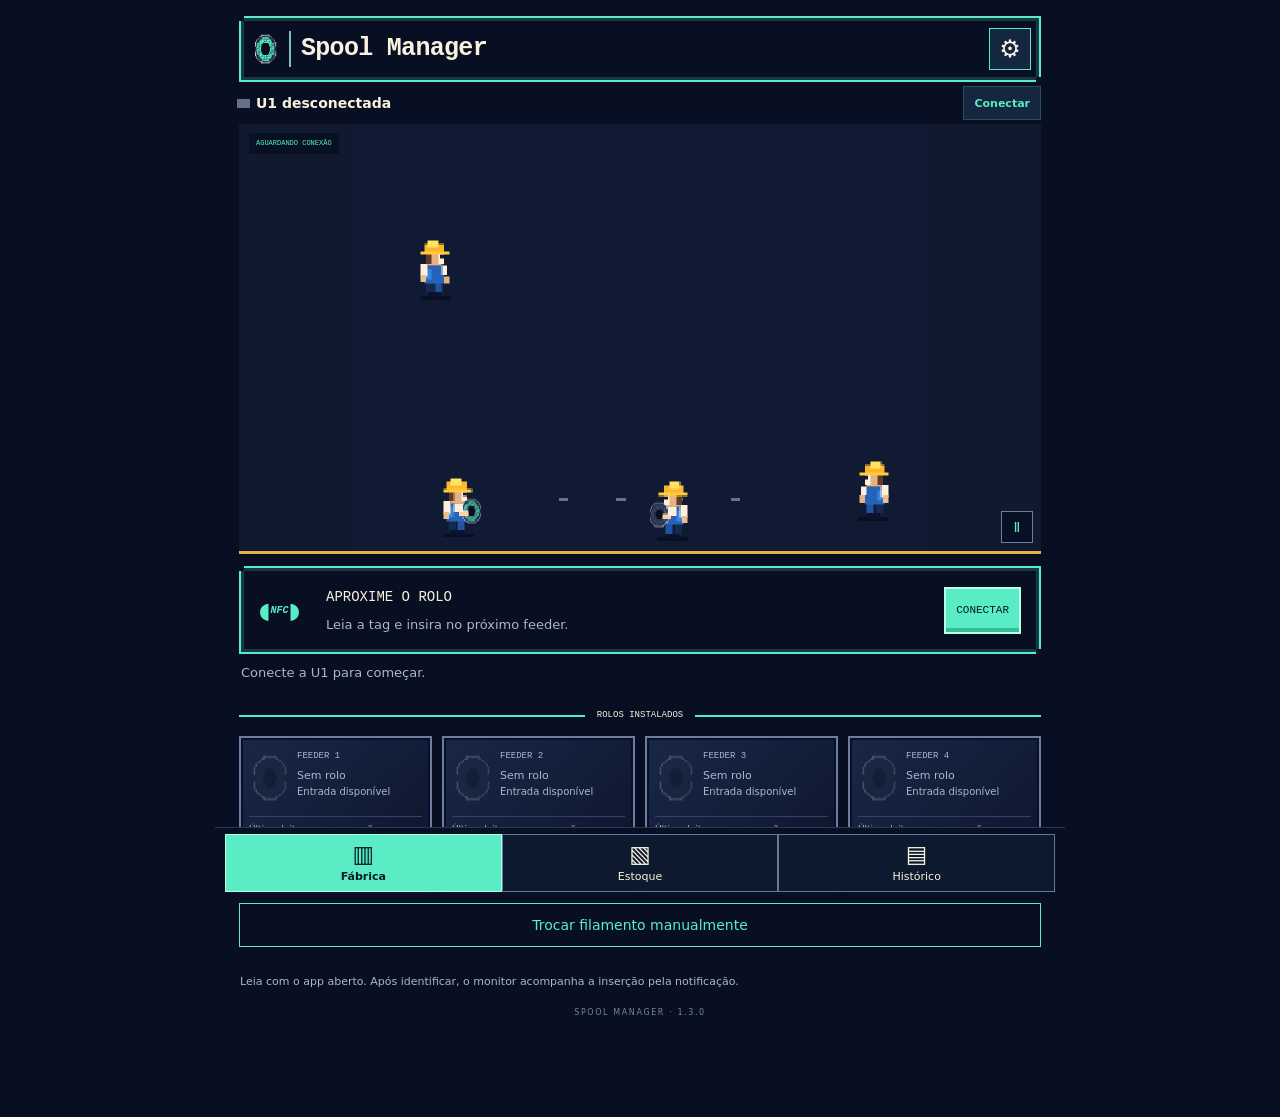
==== assets/index.html @ 45973d5e "Publish Spool Manager public beta, configurable connections and documentation [skip ci]" ====
<!doctype html>
<html lang="pt-BR"><head><meta charset="utf-8"><meta name="viewport" content="width=device-width,initial-scale=1,viewport-fit=cover"><meta http-equiv="Content-Security-Policy" content="default-src 'self'; script-src 'self'; style-src 'self' 'unsafe-inline'; img-src 'self' data:; font-src 'self'; connect-src 'none'; object-src 'none'; frame-src 'none'; base-uri 'none'"><title>Spool Manager</title><link rel="stylesheet" href="style.css"></head>
<body>
<div class="shell">
<header class="frame"><canvas id="brand-spool" width="48" height="52" aria-hidden="true"></canvas><h1>Spool Manager</h1><button class="gear" data-action="settings" aria-label="Configurar conexão">⚙</button></header>
<div class="connection"><span id="lamp"></span><span id="connection">U1 desconectada</span><button id="connect" data-action="connect">Conectar</button></div>
<main>
<section id="factory" class="page">
<div class="scene"><canvas id="factory-scene" width="480" height="360" role="img" aria-label="Fábrica animada com a Snapmaker U1, quatro rolos e trabalhadores"></canvas><div id="scene-status">AGUARDANDO CONEXÃO</div><button id="motion" aria-label="Pausar animações">Ⅱ</button></div>
<section class="reader frame"><span class="nfc-mark" aria-hidden="true">◖<span>NFC</span>◗</span><div><h2 id="reader-title">APROXIME O ROLO</h2><p id="reader-hint">Leia a tag e insira no próximo feeder.</p></div><button class="primary" data-action="scan" id="read">LER NFC</button></section>
<div class="feedback" role="status" aria-live="polite"><span id="message">Conecte a U1 para começar.</span><span id="countdown"></span><button data-action="cancel" id="cancel" hidden>Cancelar</button></div>
<div id="pending" class="pending" hidden></div>
<div class="section-title"><span></span><h2>ROLOS INSTALADOS</h2><span></span></div>
<div id="feeders" class="grid"></div>
<button id="manual-open" class="outline">Trocar filamento manualmente</button>
<p class="helper">Leia com o app aberto. Após identificar, o monitor acompanha a inserção pela notificação.</p>
</section>
<section id="stock" class="page" hidden><div class="section-title"><span></span><h2>ESTOQUE DE ROLOS</h2><span></span></div><p id="stock-note" class="helper"></p><label class="search-label" for="search">Buscar rolo, material ou marca</label><input id="search" type="search" placeholder="Ex.: PETG branco" autocomplete="off"><div class="filters"><button id="archived">Mostrar arquivados</button><span id="stock-count"></span></div><div id="stock-list" class="stock-list"></div></section>
<section id="history" class="page" hidden><div class="section-title"><span></span><h2>HISTÓRICO</h2><span></span></div><p class="helper">Leituras, associações e eventos desta instalação.</p><button class="outline" data-action="share">Compartilhar diagnóstico</button><ol id="events"></ol></section>
</main>
<footer><button data-tab="factory" class="selected"><span aria-hidden="true">▥</span>Fábrica</button><button data-tab="stock"><span aria-hidden="true">▧</span>Estoque</button><button data-tab="history"><span aria-hidden="true">▤</span>Histórico</button></footer>
<div class="version">SPOOL MANAGER · 1.3.0</div>
</div>
<dialog id="manual-dialog"><form method="dialog"><div class="manual-header"><h2>TROCA MANUAL</h2><button aria-label="Fechar troca manual">✕</button></div></form><p class="helper">Escolha o feeder e o rolo conectado a ele. Para trocar fisicamente: retire o antigo, insira o novo, associe o rolo e carregue.</p><label for="manual-channel">Feeder</label><select id="manual-channel"><option value="0">Feeder 1</option><option value="1">Feeder 2</option><option value="2">Feeder 3</option><option value="3">Feeder 4</option></select><label for="manual-search">Buscar no estoque</label><input id="manual-search" type="search" placeholder="Marca, material, cor ou número"><label for="manual-spool">Rolo do Spoolman</label><select id="manual-spool"></select><p id="manual-note" class="helper" role="status"></p><button id="manual-assign" class="outline">Associar rolo ao feeder</button><div class="manual-motors"><button id="manual-load">Carregar filamento</button><button id="manual-unload">Retirar filamento</button></div><p class="helper">Carregar e retirar usam os comandos nativos da U1 e podem aquecer e movimentar a impressora.</p></dialog>
<script src="app.js"></script></body></html>
---- assets/style.css ----
@font-face{font-family:Pixel;src:url(pixel.ttf)}
:root{color-scheme:dark;--bg:#080f23;--card:#111d37;--mint:#59ecc5;--cream:#f9f2de;--muted:#aab6ce;--line:#6b7da6}
*{box-sizing:border-box}body{margin:0;background:var(--bg);color:var(--cream);font-family:system-ui,sans-serif;font-size:14px}button,input{font:inherit}button{cursor:pointer;touch-action:manipulation;color:var(--cream);background:#152640;border:1px solid var(--line);min-height:44px;padding:8px 12px;border-radius:0}button:focus-visible,input:focus-visible{outline:3px solid var(--mint);outline-offset:2px}button:active{transform:translateY(1px)}button:disabled{opacity:.5}button[hidden],[hidden]{display:none!important}
.shell{max-width:850px;margin:auto;padding:10px 10px 100px}.frame{border:2px solid var(--mint);box-shadow:inset 0 0 0 3px #183b43;position:relative}.frame:before,.frame:after{content:'';position:absolute;width:5px;height:5px;background:var(--bg);pointer-events:none}.frame:before{top:-2px;left:-2px}.frame:after{bottom:-2px;right:-2px}header{display:flex;align-items:center;padding:10px 8px;gap:10px;min-height:66px}#brand-spool{width:33px;height:36px;image-rendering:pixelated;padding-right:7px;border-right:2px solid #7bbfbc;box-sizing:content-box}h1{font-family:Pixel,monospace;font-size:clamp(14px,3.8vw,25px);line-height:1.5;letter-spacing:-.7px;white-space:nowrap;margin:0;flex:1}.gear{font-size:24px;padding:0;width:42px;min-height:42px;border-color:var(--mint)}.connection{display:flex;align-items:center;gap:8px;min-height:42px;font-size:12px;font-weight:600}#lamp{width:9px;height:9px;background:#677088;box-shadow:2px 0 #677088,-2px 0 #677088}#lamp.online{background:var(--mint);box-shadow:2px 0 var(--mint),-2px 0 var(--mint)}#connect{margin-left:auto;min-height:34px;font-size:11px;padding:5px 10px;color:var(--mint);border-color:#294d54}
.scene{position:relative;overflow:hidden;border-bottom:3px solid #e5b142;background:#10192f}#factory-scene{display:block;width:100%;aspect-ratio:4/3;image-rendering:pixelated}#scene-status{position:absolute;top:9px;left:10px;background:#080f23d9;padding:5px 7px;font:7px/1.5 Pixel,monospace;color:var(--mint);max-width:80%}#motion{position:absolute;bottom:8px;right:8px;min-height:32px;width:32px;padding:0;background:#080f23dd;color:var(--mint)}.reader{display:grid;grid-template-columns:42px 1fr auto;align-items:center;gap:9px;padding:12px 10px;margin-top:12px}.nfc-mark{display:flex;color:var(--mint);font-size:22px;align-items:center}.nfc-mark span{font:bold italic 10px monospace}h2{font:10px/1.7 Pixel,monospace;margin:0}.reader p{font-size:11px;line-height:1.5;margin:5px 0 0;color:var(--muted)}.primary{background:var(--mint);color:#081725;border:2px solid #b7ffe5;box-shadow:inset 0 -4px #37bd9d;font:11px/1.5 Pixel,monospace;padding:12px 10px;min-height:47px;white-space:nowrap}.feedback{display:flex;gap:7px;align-items:center;flex-wrap:wrap;font-size:11px;line-height:1.6;padding:9px 2px;color:var(--muted)}#message{flex:1;min-width:180px}#countdown{color:var(--mint);font-variant-numeric:tabular-nums}#cancel{min-height:34px;font-size:11px;padding:4px 8px;border-color:#956d5d}.feedback.error{color:#ffc09b}.pending{border-left:3px solid var(--mint);padding:8px 10px;margin:3px 0 10px;background:#152b34;font-size:12px;line-height:1.6}.section-title{display:flex;align-items:center;gap:12px;margin:15px 0 13px}.section-title span{height:2px;background:var(--mint);flex:1}.section-title h2{font-size:9px;text-align:center;white-space:nowrap}
.grid{display:grid;grid-template-columns:repeat(2,minmax(0,1fr));gap:10px}.spool-card{border:2px solid var(--line);background:linear-gradient(135deg,#192746,#0c142b);padding:10px 8px;min-width:0;position:relative;box-shadow:inset 0 0 0 2px #0a1024;display:grid;grid-template-columns:42px minmax(0,1fr);gap:8px;align-content:start}.spool-card.active{border-color:var(--mint)}.spool-card h3{font:9px/1.5 Pixel,monospace;margin:0 0 4px}.spool-card .details{min-width:0}.spool-card .material,.spool-card .brand,.spool-card .colorname{font-size:11px;line-height:1.5;overflow-wrap:anywhere}.spool-card .brand{color:var(--muted);font-size:10px}.spool-card .id{font-size:9px;color:var(--muted)}.spool-icon{width:42px;height:56px;image-rendering:pixelated;align-self:center}.colorname{display:flex;gap:5px;align-items:center;margin-top:4px}.swatch{width:10px;height:10px;border:1px solid #e2e4ee;flex-shrink:0}.weight{display:flex;gap:6px;align-items:center;margin-top:8px;font-size:10px;white-space:nowrap}.bar{height:5px;flex:1;min-width:15px;background:#515a78}.bar b{display:block;height:100%;background:var(--mint);max-width:100%}.feeder-state{grid-column:1/-1;font-size:9px;line-height:1.5;color:#adbacd;padding-top:6px;border-top:1px solid #344161;margin-top:2px}.helper{color:var(--muted);font-size:11px;line-height:1.6;margin:12px 1px}.offline-label{font-size:10px;color:#eac28c}.empty{color:var(--muted)}.empty .spool-icon{opacity:.3}
footer{position:fixed;bottom:0;left:50%;transform:translateX(-50%);width:min(100%,850px);display:flex;padding:6px 10px max(8px,env(safe-area-inset-bottom));background:#080f23f5;z-index:5;border-top:1px solid #263857}footer button{flex:1;display:flex;flex-direction:column;align-items:center;gap:4px;min-height:58px;font-size:11px;border:1px solid #647998;background:#0c192e}footer button span{font-size:23px;line-height:1}footer button.selected{background:var(--mint);color:#061b26;border-color:#b1ffe4;font-weight:700}.version{text-align:center;letter-spacing:1.6px;color:#74849f;font-size:8px;margin-top:18px}.search-label{font-size:12px;color:var(--muted);display:block;margin-top:18px}input{width:100%;background:#111d33;color:var(--cream);border:1px solid var(--line);padding:13px;margin:7px 0}.filters{display:flex;align-items:center;justify-content:space-between;font-size:11px;color:var(--muted);gap:12px;margin:8px 0 18px}.filters button{min-height:36px;font-size:11px}.stock-list{display:grid;grid-template-columns:repeat(2,minmax(0,1fr));gap:10px}.stock-list .spool-card{grid-template-columns:38px minmax(0,1fr)}.stock-list .spool-card h3{font:700 12px/1.5 system-ui}.stock-list .location{grid-column:1/-1;font-size:10px;color:var(--muted);line-height:1.5}.outline{width:100%;border-color:var(--mint);color:var(--mint);background:transparent;margin:8px 0 14px}#events{padding:0;list-style:none}#events li{padding:13px 10px;border-left:2px solid var(--mint);background:#131e34;margin-bottom:10px;font-size:12px;line-height:1.7;overflow-wrap:anywhere}.notice{grid-column:1/-1;padding:20px 12px;border:1px dashed var(--line);color:var(--muted);font-size:13px;line-height:1.7}.status-good{color:var(--mint)}
@media(min-width:600px){.shell{padding:16px 24px 100px}h1{font-size:25px}.connection{font-size:14px}.scene{max-height:430px}#factory-scene{max-height:430px;object-fit:contain}.reader{padding:18px;grid-template-columns:58px 1fr auto}.reader h2{font-size:14px}.reader p{font-size:13px}.grid{grid-template-columns:repeat(4,minmax(0,1fr))}.spool-card{grid-template-columns:40px minmax(0,1fr);padding:12px 8px}.stock-list{grid-template-columns:repeat(3,minmax(0,1fr))}.feedback{font-size:13px}}
@media(max-width:350px){.shell{padding-left:7px;padding-right:7px}h1{font-size:12px}.reader{grid-template-columns:1fr auto}.nfc-mark{display:none}.primary{font-size:9px}.spool-card{grid-template-columns:30px minmax(0,1fr);padding:9px 6px;gap:5px}.spool-icon{width:30px;height:43px}.spool-card h3{font-size:8px}.grid,.stock-list{gap:7px}}

.identity-note{color:#f1ca81}.manage-feeder{grid-column:1/-1;min-height:36px;font-size:10px;border-color:#456779;color:#88e9d1;background:#13263a}
dialog{background:#101a30;color:var(--cream);border:2px solid var(--mint);width:min(94vw,540px);max-height:90vh;padding:18px;box-shadow:0 0 0 4px #0c2335;overflow-y:auto}
dialog::backdrop{background:#000b}dialog select{display:block;width:100%;min-height:46px;padding:10px 7px;background:#172840;color:var(--cream);border:1px solid var(--line);margin:6px 0 13px;font-size:13px}dialog label{font-size:12px;color:var(--muted)}.manual-header{display:flex;align-items:center;justify-content:space-between;gap:12px}.manual-header button{min-height:38px}.manual-motors{display:grid;grid-template-columns:1fr 1fr;gap:10px}.manual-motors button{font-size:12px;line-height:1.5;min-height:52px}#manual-unload{border-color:#aa7d62}#manual-load{border-color:var(--mint)}
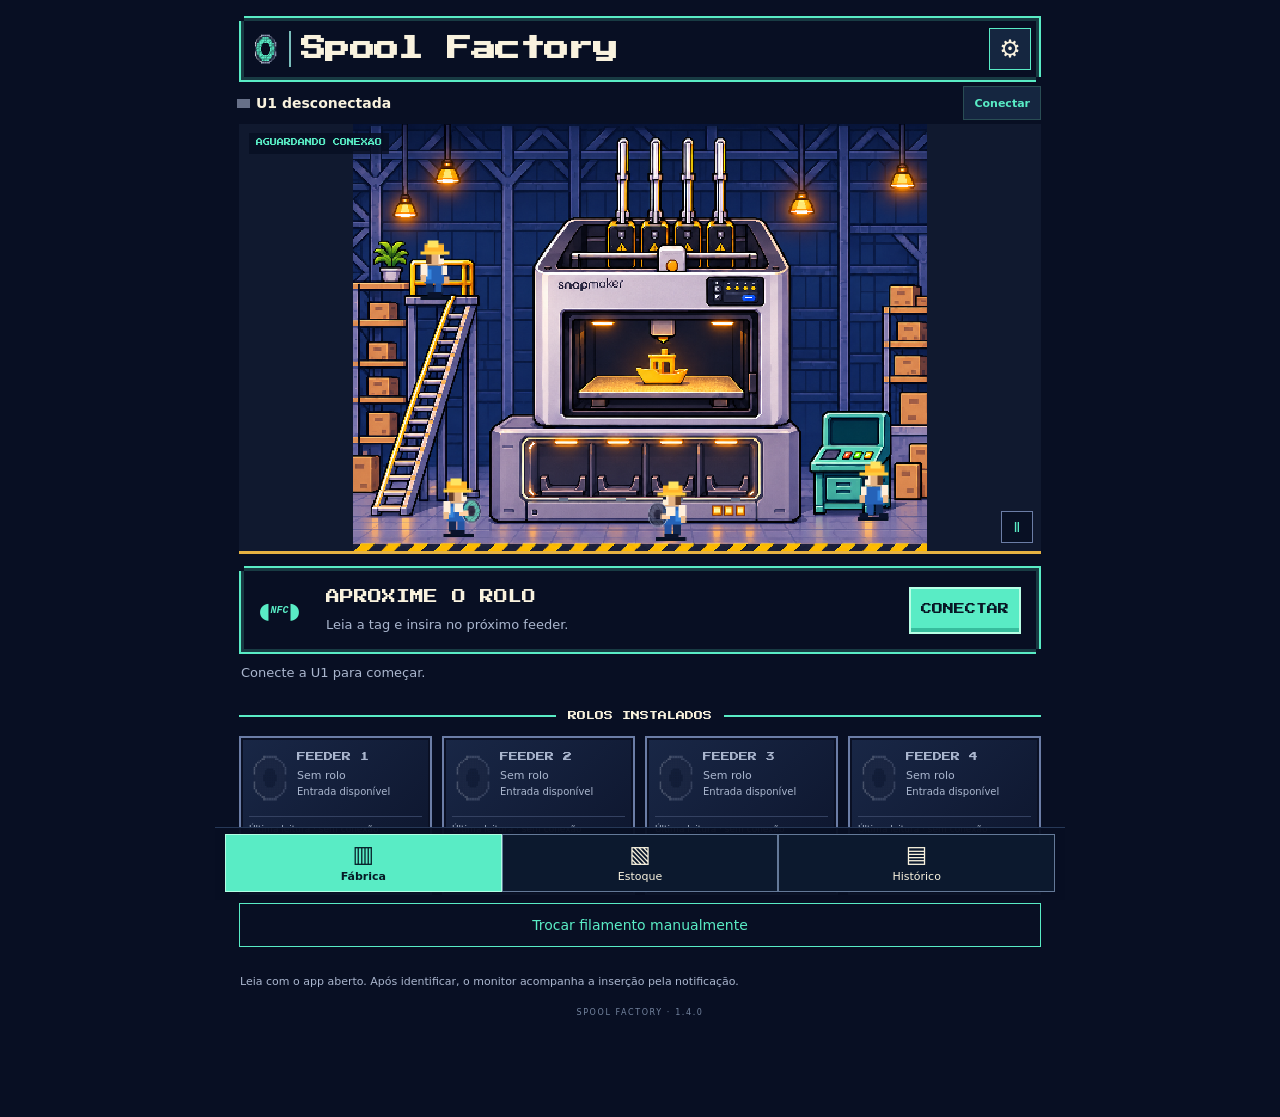
==== commit 7473bad0: "Rename Spool Factory; require External reader ownership; publish signed beta and project page [skip " ====
--- a/assets/index.html
+++ b/assets/index.html
@@ -1,9 +1,10 @@
 <!doctype html>
-<html lang="pt-BR"><head><meta charset="utf-8"><meta name="viewport" content="width=device-width,initial-scale=1,viewport-fit=cover"><meta http-equiv="Content-Security-Policy" content="default-src 'self'; script-src 'self'; style-src 'self' 'unsafe-inline'; img-src 'self' data:; font-src 'self'; connect-src 'none'; object-src 'none'; frame-src 'none'; base-uri 'none'"><title>Spool Manager</title><link rel="stylesheet" href="style.css"></head>
+<html lang="pt-BR"><head><meta charset="utf-8"><meta name="viewport" content="width=device-width,initial-scale=1,viewport-fit=cover"><meta http-equiv="Content-Security-Policy" content="default-src 'self'; script-src 'self'; style-src 'self' 'unsafe-inline'; img-src 'self' data:; font-src 'self'; connect-src 'none'; object-src 'none'; frame-src 'none'; base-uri 'none'"><title>Spool Factory</title><link rel="stylesheet" href="style.css"></head>
 <body>
 <div class="shell">
-<header class="frame"><canvas id="brand-spool" width="48" height="52" aria-hidden="true"></canvas><h1>Spool Manager</h1><button class="gear" data-action="settings" aria-label="Configurar conexão">⚙</button></header>
+<header class="frame"><canvas id="brand-spool" width="48" height="52" aria-hidden="true"></canvas><h1>Spool Factory</h1><button class="gear" data-action="settings" aria-label="Configurar conexão">⚙</button></header>
 <div class="connection"><span id="lamp"></span><span id="connection">U1 desconectada</span><button id="connect" data-action="connect">Conectar</button></div>
+<div id="mode-warning" class="mode-warning" hidden>Selecione <strong>Filament Detection → External</strong> no Firmware Config da U1. Leitores internos podem apagar associações do celular. <button data-action="firmware">Abrir Firmware Config</button></div>
 <main>
 <section id="factory" class="page">
 <div class="scene"><canvas id="factory-scene" width="480" height="360" role="img" aria-label="Fábrica animada com a Snapmaker U1, quatro rolos e trabalhadores"></canvas><div id="scene-status">AGUARDANDO CONEXÃO</div><button id="motion" aria-label="Pausar animações">Ⅱ</button></div>
@@ -19,7 +20,7 @@
 <section id="history" class="page" hidden><div class="section-title"><span></span><h2>HISTÓRICO</h2><span></span></div><p class="helper">Leituras, associações e eventos desta instalação.</p><button class="outline" data-action="share">Compartilhar diagnóstico</button><ol id="events"></ol></section>
 </main>
 <footer><button data-tab="factory" class="selected"><span aria-hidden="true">▥</span>Fábrica</button><button data-tab="stock"><span aria-hidden="true">▧</span>Estoque</button><button data-tab="history"><span aria-hidden="true">▤</span>Histórico</button></footer>
-<div class="version">SPOOL MANAGER · 1.3.0</div>
+<div class="version">SPOOL FACTORY · 1.4.0</div>
 </div>
 <dialog id="manual-dialog"><form method="dialog"><div class="manual-header"><h2>TROCA MANUAL</h2><button aria-label="Fechar troca manual">✕</button></div></form><p class="helper">Escolha o feeder e o rolo conectado a ele. Para trocar fisicamente: retire o antigo, insira o novo, associe o rolo e carregue.</p><label for="manual-channel">Feeder</label><select id="manual-channel"><option value="0">Feeder 1</option><option value="1">Feeder 2</option><option value="2">Feeder 3</option><option value="3">Feeder 4</option></select><label for="manual-search">Buscar no estoque</label><input id="manual-search" type="search" placeholder="Marca, material, cor ou número"><label for="manual-spool">Rolo do Spoolman</label><select id="manual-spool"></select><p id="manual-note" class="helper" role="status"></p><button id="manual-assign" class="outline">Associar rolo ao feeder</button><div class="manual-motors"><button id="manual-load">Carregar filamento</button><button id="manual-unload">Retirar filamento</button></div><p class="helper">Carregar e retirar usam os comandos nativos da U1 e podem aquecer e movimentar a impressora.</p></dialog>
 <script src="app.js"></script></body></html>
--- a/assets/style.css
+++ b/assets/style.css
@@ -11,3 +11,5 @@
 .identity-note{color:#f1ca81}.manage-feeder{grid-column:1/-1;min-height:36px;font-size:10px;border-color:#456779;color:#88e9d1;background:#13263a}
 dialog{background:#101a30;color:var(--cream);border:2px solid var(--mint);width:min(94vw,540px);max-height:90vh;padding:18px;box-shadow:0 0 0 4px #0c2335;overflow-y:auto}
 dialog::backdrop{background:#000b}dialog select{display:block;width:100%;min-height:46px;padding:10px 7px;background:#172840;color:var(--cream);border:1px solid var(--line);margin:6px 0 13px;font-size:13px}dialog label{font-size:12px;color:var(--muted)}.manual-header{display:flex;align-items:center;justify-content:space-between;gap:12px}.manual-header button{min-height:38px}.manual-motors{display:grid;grid-template-columns:1fr 1fr;gap:10px}.manual-motors button{font-size:12px;line-height:1.5;min-height:52px}#manual-unload{border-color:#aa7d62}#manual-load{border-color:var(--mint)}
+
+.mode-warning{font-size:12px;line-height:1.7;padding:12px;border:1px solid #b28655;background:#2e251d;color:#f1d2a6;margin:6px 0 14px}.mode-warning button{display:block;margin-top:9px;min-height:38px;font-size:11px;width:100%}
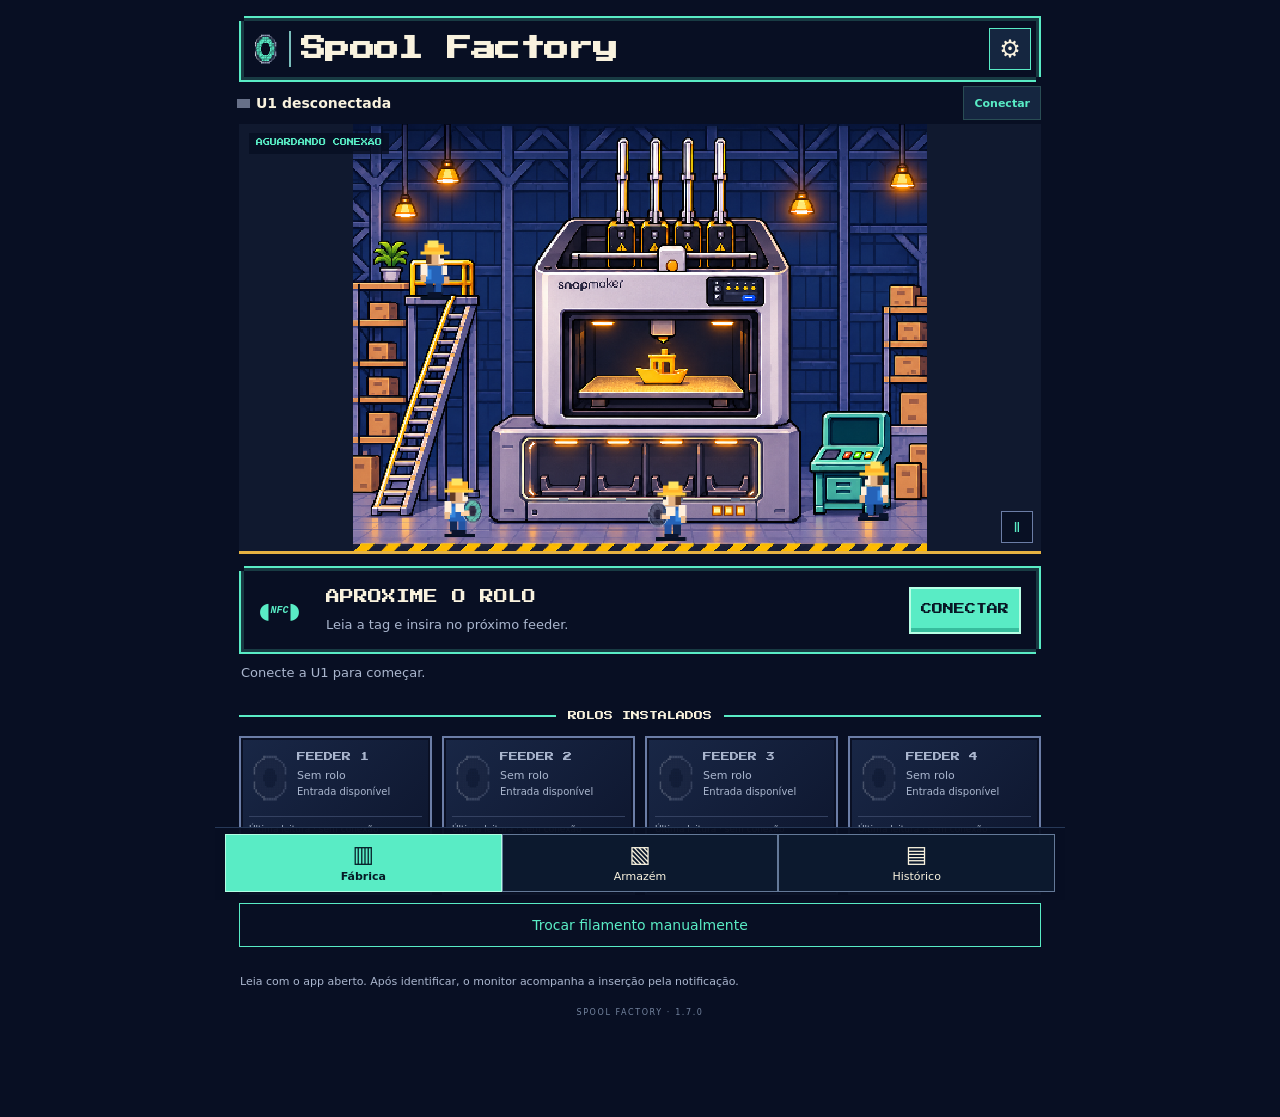
==== commit 434df106: "Release Spool Factory 1.7: NFC registration, warehouse, control room and confirmed spool deletion" ====
--- a/assets/index.html
+++ b/assets/index.html
@@ -1,26 +1,57 @@
-<!doctype html>
-<html lang="pt-BR"><head><meta charset="utf-8"><meta name="viewport" content="width=device-width,initial-scale=1,viewport-fit=cover"><meta http-equiv="Content-Security-Policy" content="default-src 'self'; script-src 'self'; style-src 'self' 'unsafe-inline'; img-src 'self' data:; font-src 'self'; connect-src 'none'; object-src 'none'; frame-src 'none'; base-uri 'none'"><title>Spool Factory</title><link rel="stylesheet" href="style.css"></head>
-<body>
-<div class="shell">
-<header class="frame"><canvas id="brand-spool" width="48" height="52" aria-hidden="true"></canvas><h1>Spool Factory</h1><button class="gear" data-action="settings" aria-label="Configurar conexão">⚙</button></header>
-<div class="connection"><span id="lamp"></span><span id="connection">U1 desconectada</span><button id="connect" data-action="connect">Conectar</button></div>
-<div id="mode-warning" class="mode-warning" hidden>Selecione <strong>Filament Detection → External</strong> no Firmware Config da U1. Leitores internos podem apagar associações do celular. <button data-action="firmware">Abrir Firmware Config</button></div>
-<main>
-<section id="factory" class="page">
-<div class="scene"><canvas id="factory-scene" width="480" height="360" role="img" aria-label="Fábrica animada com a Snapmaker U1, quatro rolos e trabalhadores"></canvas><div id="scene-status">AGUARDANDO CONEXÃO</div><button id="motion" aria-label="Pausar animações">Ⅱ</button></div>
-<section class="reader frame"><span class="nfc-mark" aria-hidden="true">◖<span>NFC</span>◗</span><div><h2 id="reader-title">APROXIME O ROLO</h2><p id="reader-hint">Leia a tag e insira no próximo feeder.</p></div><button class="primary" data-action="scan" id="read">LER NFC</button></section>
-<div class="feedback" role="status" aria-live="polite"><span id="message">Conecte a U1 para começar.</span><span id="countdown"></span><button data-action="cancel" id="cancel" hidden>Cancelar</button></div>
-<div id="pending" class="pending" hidden></div>
-<div class="section-title"><span></span><h2>ROLOS INSTALADOS</h2><span></span></div>
-<div id="feeders" class="grid"></div>
-<button id="manual-open" class="outline">Trocar filamento manualmente</button>
-<p class="helper">Leia com o app aberto. Após identificar, o monitor acompanha a inserção pela notificação.</p>
-</section>
-<section id="stock" class="page" hidden><div class="section-title"><span></span><h2>ESTOQUE DE ROLOS</h2><span></span></div><p id="stock-note" class="helper"></p><label class="search-label" for="search">Buscar rolo, material ou marca</label><input id="search" type="search" placeholder="Ex.: PETG branco" autocomplete="off"><div class="filters"><button id="archived">Mostrar arquivados</button><span id="stock-count"></span></div><div id="stock-list" class="stock-list"></div></section>
-<section id="history" class="page" hidden><div class="section-title"><span></span><h2>HISTÓRICO</h2><span></span></div><p class="helper">Leituras, associações e eventos desta instalação.</p><button class="outline" data-action="share">Compartilhar diagnóstico</button><ol id="events"></ol></section>
-</main>
-<footer><button data-tab="factory" class="selected"><span aria-hidden="true">▥</span>Fábrica</button><button data-tab="stock"><span aria-hidden="true">▧</span>Estoque</button><button data-tab="history"><span aria-hidden="true">▤</span>Histórico</button></footer>
-<div class="version">SPOOL FACTORY · 1.4.0</div>
-</div>
-<dialog id="manual-dialog"><form method="dialog"><div class="manual-header"><h2>TROCA MANUAL</h2><button aria-label="Fechar troca manual">✕</button></div></form><p class="helper">Escolha o feeder e o rolo conectado a ele. Para trocar fisicamente: retire o antigo, insira o novo, associe o rolo e carregue.</p><label for="manual-channel">Feeder</label><select id="manual-channel"><option value="0">Feeder 1</option><option value="1">Feeder 2</option><option value="2">Feeder 3</option><option value="3">Feeder 4</option></select><label for="manual-search">Buscar no estoque</label><input id="manual-search" type="search" placeholder="Marca, material, cor ou número"><label for="manual-spool">Rolo do Spoolman</label><select id="manual-spool"></select><p id="manual-note" class="helper" role="status"></p><button id="manual-assign" class="outline">Associar rolo ao feeder</button><div class="manual-motors"><button id="manual-load">Carregar filamento</button><button id="manual-unload">Retirar filamento</button></div><p class="helper">Carregar e retirar usam os comandos nativos da U1 e podem aquecer e movimentar a impressora.</p></dialog>
-<script src="app.js"></script></body></html>
+<!doctype html>
+<html lang="pt-BR"><head><meta charset="utf-8"><meta name="viewport" content="width=device-width,initial-scale=1,viewport-fit=cover"><meta http-equiv="Content-Security-Policy" content="default-src 'self'; script-src 'self'; style-src 'self' 'unsafe-inline'; img-src 'self' data:; font-src 'self'; connect-src 'none'; object-src 'none'; frame-src 'none'; base-uri 'none'"><title>Spool Factory</title><link rel="stylesheet" href="style.css"></head>
+<body>
+<div class="shell">
+<header class="frame"><canvas id="brand-spool" width="48" height="52" aria-hidden="true"></canvas><h1>Spool Factory</h1><button class="gear" data-action="settings" aria-label="Configurar conexão">⚙</button></header>
+<div class="connection"><span id="lamp"></span><span id="connection">U1 desconectada</span><button id="connect" data-action="connect">Conectar</button></div>
+<div id="mode-warning" class="mode-warning" hidden>Selecione <strong>Filament Detection → External</strong> no Firmware Config da U1. Leitores internos podem apagar associações do celular. <button data-action="firmware">Abrir Firmware Config</button></div>
+<main>
+<section id="factory" class="page">
+<div class="scene"><canvas id="factory-scene" width="480" height="360" role="img" aria-label="Fábrica animada com a Snapmaker U1, quatro rolos e trabalhadores"></canvas><div id="scene-status">AGUARDANDO CONEXÃO</div><button id="motion" data-motion aria-label="Pausar animações">Ⅱ</button></div>
+<section class="reader frame"><span class="nfc-mark" aria-hidden="true">◖<span>NFC</span>◗</span><div><h2 id="reader-title">APROXIME O ROLO</h2><p id="reader-hint">Leia a tag e insira no próximo feeder.</p></div><button class="primary" data-action="scan" id="read">LER NFC</button></section>
+<div class="feedback" role="status" aria-live="polite"><span id="message">Conecte a U1 para começar.</span><span id="countdown"></span><button data-action="cancel" id="cancel" hidden>Cancelar</button></div>
+<div id="pending" class="pending" hidden></div><button id="unknown-register" class="outline" hidden>Cadastrar esta tag no Armazém</button>
+<div class="section-title"><span></span><h2>ROLOS INSTALADOS</h2><span></span></div>
+<div id="feeders" class="grid"></div>
+<button id="manual-open" class="outline">Trocar filamento manualmente</button>
+<p class="helper">Leia com o app aberto. Após identificar, o monitor acompanha a inserção pela notificação.</p>
+</section>
+<section id="stock" class="page" hidden>
+<div class="room frame"><canvas id="warehouse-scene" width="480" height="220" role="img" aria-label="Armazém em pixel art com estantes e rolos do estoque"></canvas><button class="room-motion" data-motion aria-label="Pausar animações">Ⅱ</button><div class="room-caption"><h2>ARMAZÉM DE ROLOS</h2><p>Seu estoque, uma prateleira de cada vez.</p></div></div>
+<div class="inventory-toolbar"><button id="new-spool" class="primary">+ NOVO ROLO / NFC</button><button data-action="inventoryRefresh">Atualizar estoque</button></div><p id="inventory-message" class="helper" role="status"></p><div id="stock-summary" class="summary" aria-live="polite"></div>
+<p id="stock-note" class="helper"></p><label class="search-label" for="search">Buscar rolo, material, marca, cor ou local</label><input id="search" type="search" placeholder="Ex.: PETG branco" autocomplete="off">
+<div class="warehouse-filters"><label>Material<select id="filter-material"><option value="">Todos</option></select></label><label>Marca<select id="filter-brand"><option value="">Todas</option></select></label><label>Local<select id="filter-location"><option value="">Todos</option></select></label><label>Ordenar<select id="stock-sort"><option value="id">Número do rolo</option><option value="weight">Menor peso restante</option><option value="material">Material</option><option value="brand">Marca</option></select></label></div>
+<div class="filters"><button id="archived" aria-pressed="false">Mostrar arquivados</button><button id="low-stock" aria-pressed="false">Até 200 g</button><button id="stock-view" aria-pressed="false">Lista compacta</button></div><div class="results-line"><span id="stock-count" role="status"></span><button id="reset-filters">Limpar filtros</button></div>
+<div id="stock-list" class="stock-list"></div></section>
+<section id="history" class="page" hidden>
+<div class="room frame"><canvas id="office-scene" width="480" height="180" role="img" aria-label="Escritório da fábrica em pixel art, com arquivos e mesa de registros"></canvas><button class="room-motion" data-motion aria-label="Pausar animações">Ⅱ</button><div class="room-caption"><h2>ESCRITÓRIO DA FÁBRICA</h2><p>O diário das suas trocas de filamento.</p></div></div>
+<div id="history-summary" class="summary"></div><p class="helper">Registros locais deste celular. Não representam todo o histórico da impressora nem o consumo de cada impressão.</p>
+<label class="search-label" for="history-search">Buscar nos registros</label><input id="history-search" type="search" placeholder="Rolo, feeder ou mensagem"><label class="search-label" for="history-filter">Tipo de registro</label><select id="history-filter"><option value="">Todos</option><option value="association">Associações</option><option value="read">Leituras NFC</option><option value="problem">Alertas e falhas</option></select><button class="outline" data-action="share">Compartilhar diagnóstico</button><ol id="events"></ol></section>
+</main>
+<footer><button data-tab="factory" class="selected"><span aria-hidden="true">▥</span>Fábrica</button><button data-tab="stock"><span aria-hidden="true">▧</span>Armazém</button><button data-tab="history"><span aria-hidden="true">▤</span>Histórico</button></footer>
+<div class="version">SPOOL FACTORY · 1.7.0</div>
+</div>
+<dialog id="manual-dialog"><form method="dialog"><div class="manual-header"><h2>TROCA MANUAL</h2><button aria-label="Fechar troca manual">✕</button></div></form><p class="helper">Escolha o feeder e o rolo conectado a ele. Para trocar fisicamente: retire o antigo, insira o novo, associe o rolo e carregue.</p><label for="manual-channel">Feeder</label><select id="manual-channel"><option value="0">Feeder 1</option><option value="1">Feeder 2</option><option value="2">Feeder 3</option><option value="3">Feeder 4</option></select><label for="manual-search">Buscar no estoque</label><input id="manual-search" type="search" placeholder="Marca, material, cor ou número"><label for="manual-spool">Rolo do Spoolman</label><select id="manual-spool"></select><p id="manual-note" class="helper" role="status"></p><button id="manual-assign" class="outline">Associar rolo ao feeder</button><div class="manual-motors"><button id="manual-load">Carregar filamento</button><button id="manual-unload">Retirar filamento</button></div><p class="helper">Carregar e retirar usam os comandos nativos da U1 e podem aquecer e movimentar a impressora.</p></dialog>
+<dialog id="spool-dialog"><form method="dialog"><div class="manual-header"><h2>FICHA DO ROLO</h2><button aria-label="Fechar ficha do rolo">✕</button></div></form><div id="spool-detail"></div><button id="detail-edit" class="outline">Editar peso e local</button><button id="detail-bind" class="outline">Vincular outra tag NFC</button><button id="detail-assign" class="primary">ESCOLHER FEEDER</button><p id="detail-message" class="helper" role="status"></p><button id="detail-delete" class="danger outline">Excluir rolo do Spoolman</button><p class="helper">A seleção abre a troca manual. A associação e os movimentos exigem sua confirmação.</p></dialog>
+<dialog id="register-dialog"><form method="dialog"><div class="manual-header"><h2 id="register-title">RECEPÇÃO DE ROLOS</h2><button aria-label="Fechar cadastro">✕</button></div></form>
+<p class="helper">Cadastre ou encontre um rolo no Spoolman, sem precisar conectar a impressora. A tag fornece sua identificação; confira os dados do filamento no rótulo.</p>
+<form id="register-form">
+<div id="register-tag-section"><button type="button" id="register-read" class="outline">Ler / conferir tag NFC</button><label for="register-uid">UID da tag lida</label><input id="register-uid" readonly placeholder="Aproxime a tag do celular"><div id="tag-check" class="notice" role="status">Leia a tag para conferir se já há um rolo cadastrado.</div><button type="button" id="tag-open" class="outline" hidden>Abrir rolo cadastrado</button></div>
+<div id="register-catalog-section"><label for="register-filament">Filamento do catálogo</label><select id="register-filament"><option value="">Carregando catálogo…</option></select><div id="new-filament-fields" hidden>
+<label for="register-vendor">Fabricante</label><input id="register-vendor" maxlength="64" list="vendor-names" placeholder="Ex.: Masterprint"><datalist id="vendor-names"></datalist>
+<label for="register-name">Nome / acabamento</label><input id="register-name" maxlength="64" placeholder="Ex.: PETG branco ou PLA Silk tricolor">
+<label for="register-material">Material</label><input id="register-material" maxlength="64" list="material-names" placeholder="PLA, PETG, ABS…"><datalist id="material-names"><option value="PLA"><option value="PETG"><option value="ABS"><option value="ASA"><option value="TPU"></datalist>
+<label for="register-colors">Cores HEX, separadas por vírgula</label><input id="register-colors" maxlength="80" placeholder="FFFFFF ou DFA62A,F1681E,DB39AF"><div id="register-color-preview"></div>
+<label for="register-direction">Distribuição das cores</label><select id="register-direction"><option value="coaxial">Lado a lado (silk multicolor)</option><option value="longitudinal">Ao longo do filamento (degradê)</option></select>
+<div class="warehouse-filters"><label>Densidade (g/cm³)<input id="register-density" type="number" min="0.01" step="0.01" placeholder="Conforme fabricante"></label><label>Diâmetro (mm)<input id="register-diameter" type="number" min="0.01" step="0.01" value="1.75"></label></div><p class="helper">Informe a densidade do material para o Spoolman calcular o consumo corretamente.</p>
+</div></div>
+<div id="register-weight-fields"><div id="register-initial-section"><label for="register-initial">Peso inicial de filamento (g, sem o carretel)</label><input id="register-initial" type="number" min="0.01" step="0.01" value="1000"></div><label for="register-remaining">Peso restante de filamento (g, sem o carretel)</label><input id="register-remaining" type="number" min="0" step="0.01" value="1000"><p id="weight-edit-note" class="helper" hidden>Deixe em branco para preservar o peso atual. Altere apenas se você mediu uma correção.</p><label for="register-location">Local</label><input id="register-location" maxlength="64" placeholder="Drybox, prateleira…"><label for="register-comment">Observações</label><textarea id="register-comment" maxlength="1024" rows="3"></textarea></div>
+<p id="register-message" class="helper" role="status" aria-live="polite"></p><button id="register-save" type="submit" class="primary">SALVAR NO SPOOLMAN</button></form></dialog>
+<dialog id="settings-dialog" class="control-room"><form method="dialog"><div class="manual-header"><div><span class="eyebrow">SPOOL FACTORY / SISTEMAS</span><h2>SALA DE CONTROLE</h2></div><button aria-label="Fechar configurações">✕</button></div></form><div class="control-console" aria-hidden="true"><span class="console-screen"><span>▥</span><i></i><span>◈</span><i></i><span>▧</span></span><span class="console-lights">■ ■ ■</span></div><p class="helper">Conecte sua fábrica e seu armazém. Os serviços podem estar em computadores diferentes.</p>
+<form id="settings-form"><section class="settings-card"><div class="settings-heading"><span>01</span><h3>IMPRESSORA U1</h3><small>Opcional para usar só o Armazém</small></div><label for="settings-printer">Endereço da impressora</label><input id="settings-printer" type="text" inputmode="url" autocomplete="off" spellcheck="false" placeholder="http://192.168.1.50"><p class="field-hint">IP local ou endereço Tailscale da U1.</p><p id="settings-printer-result" class="connection-result" role="status">Ainda não testada</p></section>
+<section class="settings-card"><div class="settings-heading"><span>02</span><h3>ARMAZÉM / SPOOLMAN</h3></div><label for="settings-spoolman">Endereço do Spoolman</label><input id="settings-spoolman" type="text" inputmode="url" autocomplete="off" spellcheck="false" placeholder="http://spoolman.local:7912" required><p class="field-hint">Informe o endereço do servidor do estoque e a porta. A porta padrão é 7912.</p><p id="settings-address-hint" class="field-hint"></p><p id="settings-spoolman-result" class="connection-result" role="status">Ainda não testado</p></section>
+<details id="settings-advanced"><summary>CHAVES E LEITURA</summary><p class="helper">Deixe as chaves vazias se seus serviços não exigirem autenticação.</p><label for="settings-printer-key">Chave API da U1 · opcional</label><input id="settings-printer-key" type="password" autocomplete="off"><label for="settings-spool-key">Chave API do Spoolman · opcional</label><input id="settings-spool-key" type="password" autocomplete="off"><label class="check-label"><input id="settings-show-keys" type="checkbox"> Mostrar chaves</label><label for="settings-timeout">Prazo para inserir o filamento após ler NFC</label><select id="settings-timeout"><option value="60">1 minuto</option><option value="120">2 minutos</option><option value="180">3 minutos</option><option value="300">5 minutos</option><option value="600">10 minutos</option></select></details>
+<p class="helper">Com endereços Tailscale, mantenha o Tailscale conectado no celular. Testar apenas consulta os serviços.</p><p id="settings-message" class="helper" role="status" aria-live="polite"></p><div class="settings-actions"><button id="settings-test" type="button" class="outline">TESTAR CONEXÕES</button><button id="settings-save" type="submit" class="primary">SALVAR</button></div></form></dialog>
+<dialog id="delete-dialog"><form method="dialog"><div class="manual-header"><h2>EXCLUIR ROLO</h2><button aria-label="Cancelar exclusão">✕</button></div></form><div id="delete-summary"></div><p class="helper">O cadastro deste rolo e seus vínculos NFC serão removidos do Spoolman. O fabricante e o tipo de filamento permanecem no catálogo. Esta ação não pode ser desfeita pelo app.</p><label for="delete-confirm">Digite o número do rolo para confirmar</label><input id="delete-confirm" type="text" inputmode="numeric" autocomplete="off"><p id="delete-message" class="helper" role="status"></p><button id="delete-submit" class="danger" disabled>EXCLUIR DEFINITIVAMENTE</button></dialog>
+<script src="app.js"></script></body></html>
+
--- a/assets/style.css
+++ b/assets/style.css
@@ -1,15 +1,27 @@
-@font-face{font-family:Pixel;src:url(pixel.ttf)}
-:root{color-scheme:dark;--bg:#080f23;--card:#111d37;--mint:#59ecc5;--cream:#f9f2de;--muted:#aab6ce;--line:#6b7da6}
-*{box-sizing:border-box}body{margin:0;background:var(--bg);color:var(--cream);font-family:system-ui,sans-serif;font-size:14px}button,input{font:inherit}button{cursor:pointer;touch-action:manipulation;color:var(--cream);background:#152640;border:1px solid var(--line);min-height:44px;padding:8px 12px;border-radius:0}button:focus-visible,input:focus-visible{outline:3px solid var(--mint);outline-offset:2px}button:active{transform:translateY(1px)}button:disabled{opacity:.5}button[hidden],[hidden]{display:none!important}
-.shell{max-width:850px;margin:auto;padding:10px 10px 100px}.frame{border:2px solid var(--mint);box-shadow:inset 0 0 0 3px #183b43;position:relative}.frame:before,.frame:after{content:'';position:absolute;width:5px;height:5px;background:var(--bg);pointer-events:none}.frame:before{top:-2px;left:-2px}.frame:after{bottom:-2px;right:-2px}header{display:flex;align-items:center;padding:10px 8px;gap:10px;min-height:66px}#brand-spool{width:33px;height:36px;image-rendering:pixelated;padding-right:7px;border-right:2px solid #7bbfbc;box-sizing:content-box}h1{font-family:Pixel,monospace;font-size:clamp(14px,3.8vw,25px);line-height:1.5;letter-spacing:-.7px;white-space:nowrap;margin:0;flex:1}.gear{font-size:24px;padding:0;width:42px;min-height:42px;border-color:var(--mint)}.connection{display:flex;align-items:center;gap:8px;min-height:42px;font-size:12px;font-weight:600}#lamp{width:9px;height:9px;background:#677088;box-shadow:2px 0 #677088,-2px 0 #677088}#lamp.online{background:var(--mint);box-shadow:2px 0 var(--mint),-2px 0 var(--mint)}#connect{margin-left:auto;min-height:34px;font-size:11px;padding:5px 10px;color:var(--mint);border-color:#294d54}
-.scene{position:relative;overflow:hidden;border-bottom:3px solid #e5b142;background:#10192f}#factory-scene{display:block;width:100%;aspect-ratio:4/3;image-rendering:pixelated}#scene-status{position:absolute;top:9px;left:10px;background:#080f23d9;padding:5px 7px;font:7px/1.5 Pixel,monospace;color:var(--mint);max-width:80%}#motion{position:absolute;bottom:8px;right:8px;min-height:32px;width:32px;padding:0;background:#080f23dd;color:var(--mint)}.reader{display:grid;grid-template-columns:42px 1fr auto;align-items:center;gap:9px;padding:12px 10px;margin-top:12px}.nfc-mark{display:flex;color:var(--mint);font-size:22px;align-items:center}.nfc-mark span{font:bold italic 10px monospace}h2{font:10px/1.7 Pixel,monospace;margin:0}.reader p{font-size:11px;line-height:1.5;margin:5px 0 0;color:var(--muted)}.primary{background:var(--mint);color:#081725;border:2px solid #b7ffe5;box-shadow:inset 0 -4px #37bd9d;font:11px/1.5 Pixel,monospace;padding:12px 10px;min-height:47px;white-space:nowrap}.feedback{display:flex;gap:7px;align-items:center;flex-wrap:wrap;font-size:11px;line-height:1.6;padding:9px 2px;color:var(--muted)}#message{flex:1;min-width:180px}#countdown{color:var(--mint);font-variant-numeric:tabular-nums}#cancel{min-height:34px;font-size:11px;padding:4px 8px;border-color:#956d5d}.feedback.error{color:#ffc09b}.pending{border-left:3px solid var(--mint);padding:8px 10px;margin:3px 0 10px;background:#152b34;font-size:12px;line-height:1.6}.section-title{display:flex;align-items:center;gap:12px;margin:15px 0 13px}.section-title span{height:2px;background:var(--mint);flex:1}.section-title h2{font-size:9px;text-align:center;white-space:nowrap}
-.grid{display:grid;grid-template-columns:repeat(2,minmax(0,1fr));gap:10px}.spool-card{border:2px solid var(--line);background:linear-gradient(135deg,#192746,#0c142b);padding:10px 8px;min-width:0;position:relative;box-shadow:inset 0 0 0 2px #0a1024;display:grid;grid-template-columns:42px minmax(0,1fr);gap:8px;align-content:start}.spool-card.active{border-color:var(--mint)}.spool-card h3{font:9px/1.5 Pixel,monospace;margin:0 0 4px}.spool-card .details{min-width:0}.spool-card .material,.spool-card .brand,.spool-card .colorname{font-size:11px;line-height:1.5;overflow-wrap:anywhere}.spool-card .brand{color:var(--muted);font-size:10px}.spool-card .id{font-size:9px;color:var(--muted)}.spool-icon{width:42px;height:56px;image-rendering:pixelated;align-self:center}.colorname{display:flex;gap:5px;align-items:center;margin-top:4px}.swatch{width:10px;height:10px;border:1px solid #e2e4ee;flex-shrink:0}.weight{display:flex;gap:6px;align-items:center;margin-top:8px;font-size:10px;white-space:nowrap}.bar{height:5px;flex:1;min-width:15px;background:#515a78}.bar b{display:block;height:100%;background:var(--mint);max-width:100%}.feeder-state{grid-column:1/-1;font-size:9px;line-height:1.5;color:#adbacd;padding-top:6px;border-top:1px solid #344161;margin-top:2px}.helper{color:var(--muted);font-size:11px;line-height:1.6;margin:12px 1px}.offline-label{font-size:10px;color:#eac28c}.empty{color:var(--muted)}.empty .spool-icon{opacity:.3}
-footer{position:fixed;bottom:0;left:50%;transform:translateX(-50%);width:min(100%,850px);display:flex;padding:6px 10px max(8px,env(safe-area-inset-bottom));background:#080f23f5;z-index:5;border-top:1px solid #263857}footer button{flex:1;display:flex;flex-direction:column;align-items:center;gap:4px;min-height:58px;font-size:11px;border:1px solid #647998;background:#0c192e}footer button span{font-size:23px;line-height:1}footer button.selected{background:var(--mint);color:#061b26;border-color:#b1ffe4;font-weight:700}.version{text-align:center;letter-spacing:1.6px;color:#74849f;font-size:8px;margin-top:18px}.search-label{font-size:12px;color:var(--muted);display:block;margin-top:18px}input{width:100%;background:#111d33;color:var(--cream);border:1px solid var(--line);padding:13px;margin:7px 0}.filters{display:flex;align-items:center;justify-content:space-between;font-size:11px;color:var(--muted);gap:12px;margin:8px 0 18px}.filters button{min-height:36px;font-size:11px}.stock-list{display:grid;grid-template-columns:repeat(2,minmax(0,1fr));gap:10px}.stock-list .spool-card{grid-template-columns:38px minmax(0,1fr)}.stock-list .spool-card h3{font:700 12px/1.5 system-ui}.stock-list .location{grid-column:1/-1;font-size:10px;color:var(--muted);line-height:1.5}.outline{width:100%;border-color:var(--mint);color:var(--mint);background:transparent;margin:8px 0 14px}#events{padding:0;list-style:none}#events li{padding:13px 10px;border-left:2px solid var(--mint);background:#131e34;margin-bottom:10px;font-size:12px;line-height:1.7;overflow-wrap:anywhere}.notice{grid-column:1/-1;padding:20px 12px;border:1px dashed var(--line);color:var(--muted);font-size:13px;line-height:1.7}.status-good{color:var(--mint)}
-@media(min-width:600px){.shell{padding:16px 24px 100px}h1{font-size:25px}.connection{font-size:14px}.scene{max-height:430px}#factory-scene{max-height:430px;object-fit:contain}.reader{padding:18px;grid-template-columns:58px 1fr auto}.reader h2{font-size:14px}.reader p{font-size:13px}.grid{grid-template-columns:repeat(4,minmax(0,1fr))}.spool-card{grid-template-columns:40px minmax(0,1fr);padding:12px 8px}.stock-list{grid-template-columns:repeat(3,minmax(0,1fr))}.feedback{font-size:13px}}
-@media(max-width:350px){.shell{padding-left:7px;padding-right:7px}h1{font-size:12px}.reader{grid-template-columns:1fr auto}.nfc-mark{display:none}.primary{font-size:9px}.spool-card{grid-template-columns:30px minmax(0,1fr);padding:9px 6px;gap:5px}.spool-icon{width:30px;height:43px}.spool-card h3{font-size:8px}.grid,.stock-list{gap:7px}}
-
-.identity-note{color:#f1ca81}.manage-feeder{grid-column:1/-1;min-height:36px;font-size:10px;border-color:#456779;color:#88e9d1;background:#13263a}
-dialog{background:#101a30;color:var(--cream);border:2px solid var(--mint);width:min(94vw,540px);max-height:90vh;padding:18px;box-shadow:0 0 0 4px #0c2335;overflow-y:auto}
-dialog::backdrop{background:#000b}dialog select{display:block;width:100%;min-height:46px;padding:10px 7px;background:#172840;color:var(--cream);border:1px solid var(--line);margin:6px 0 13px;font-size:13px}dialog label{font-size:12px;color:var(--muted)}.manual-header{display:flex;align-items:center;justify-content:space-between;gap:12px}.manual-header button{min-height:38px}.manual-motors{display:grid;grid-template-columns:1fr 1fr;gap:10px}.manual-motors button{font-size:12px;line-height:1.5;min-height:52px}#manual-unload{border-color:#aa7d62}#manual-load{border-color:var(--mint)}
-
-.mode-warning{font-size:12px;line-height:1.7;padding:12px;border:1px solid #b28655;background:#2e251d;color:#f1d2a6;margin:6px 0 14px}.mode-warning button{display:block;margin-top:9px;min-height:38px;font-size:11px;width:100%}
+@font-face{font-family:Pixel;src:url(pixel.ttf)}
+:root{color-scheme:dark;--bg:#080f23;--card:#111d37;--mint:#59ecc5;--cream:#f9f2de;--muted:#aab6ce;--line:#6b7da6}
+*{box-sizing:border-box}body{margin:0;background:var(--bg);color:var(--cream);font-family:system-ui,sans-serif;font-size:14px}button,input{font:inherit}button{cursor:pointer;touch-action:manipulation;color:var(--cream);background:#152640;border:1px solid var(--line);min-height:44px;padding:8px 12px;border-radius:0}button:focus-visible,input:focus-visible{outline:3px solid var(--mint);outline-offset:2px}button:active{transform:translateY(1px)}button:disabled{opacity:.5}button[hidden],[hidden]{display:none!important}
+.shell{max-width:850px;margin:auto;padding:10px 10px 100px}.frame{border:2px solid var(--mint);box-shadow:inset 0 0 0 3px #183b43;position:relative}.frame:before,.frame:after{content:'';position:absolute;width:5px;height:5px;background:var(--bg);pointer-events:none}.frame:before{top:-2px;left:-2px}.frame:after{bottom:-2px;right:-2px}header{display:flex;align-items:center;padding:10px 8px;gap:10px;min-height:66px}#brand-spool{width:33px;height:36px;image-rendering:pixelated;padding-right:7px;border-right:2px solid #7bbfbc;box-sizing:content-box}h1{font-family:Pixel,monospace;font-size:clamp(14px,3.8vw,25px);line-height:1.5;letter-spacing:-.7px;white-space:nowrap;margin:0;flex:1}.gear{font-size:24px;padding:0;width:42px;min-height:42px;border-color:var(--mint)}.connection{display:flex;align-items:center;gap:8px;min-height:42px;font-size:12px;font-weight:600}#lamp{width:9px;height:9px;background:#677088;box-shadow:2px 0 #677088,-2px 0 #677088}#lamp.online{background:var(--mint);box-shadow:2px 0 var(--mint),-2px 0 var(--mint)}#connect{margin-left:auto;min-height:34px;font-size:11px;padding:5px 10px;color:var(--mint);border-color:#294d54}
+.scene{position:relative;overflow:hidden;border-bottom:3px solid #e5b142;background:#10192f}#factory-scene{display:block;width:100%;aspect-ratio:4/3;image-rendering:pixelated}#scene-status{position:absolute;top:9px;left:10px;background:#080f23d9;padding:5px 7px;font:7px/1.5 Pixel,monospace;color:var(--mint);max-width:80%}#motion{position:absolute;bottom:8px;right:8px;min-height:32px;width:32px;padding:0;background:#080f23dd;color:var(--mint)}.reader{display:grid;grid-template-columns:42px 1fr auto;align-items:center;gap:9px;padding:12px 10px;margin-top:12px}.nfc-mark{display:flex;color:var(--mint);font-size:22px;align-items:center}.nfc-mark span{font:bold italic 10px monospace}h2{font:10px/1.7 Pixel,monospace;margin:0}.reader p{font-size:11px;line-height:1.5;margin:5px 0 0;color:var(--muted)}.primary{background:var(--mint);color:#081725;border:2px solid #b7ffe5;box-shadow:inset 0 -4px #37bd9d;font:11px/1.5 Pixel,monospace;padding:12px 10px;min-height:47px;white-space:nowrap}.feedback{display:flex;gap:7px;align-items:center;flex-wrap:wrap;font-size:11px;line-height:1.6;padding:9px 2px;color:var(--muted)}#message{flex:1;min-width:180px}#countdown{color:var(--mint);font-variant-numeric:tabular-nums}#cancel{min-height:34px;font-size:11px;padding:4px 8px;border-color:#956d5d}.feedback.error{color:#ffc09b}.pending{border-left:3px solid var(--mint);padding:8px 10px;margin:3px 0 10px;background:#152b34;font-size:12px;line-height:1.6}.section-title{display:flex;align-items:center;gap:12px;margin:15px 0 13px}.section-title span{height:2px;background:var(--mint);flex:1}.section-title h2{font-size:9px;text-align:center;white-space:nowrap}
+.grid{display:grid;grid-template-columns:repeat(2,minmax(0,1fr));gap:10px}.spool-card{border:2px solid var(--line);background:linear-gradient(135deg,#192746,#0c142b);padding:10px 8px;min-width:0;position:relative;box-shadow:inset 0 0 0 2px #0a1024;display:grid;grid-template-columns:42px minmax(0,1fr);gap:8px;align-content:start}.spool-card.active{border-color:var(--mint)}.spool-card h3{font:9px/1.5 Pixel,monospace;margin:0 0 4px}.spool-card .details{min-width:0}.spool-card .material,.spool-card .brand,.spool-card .colorname{font-size:11px;line-height:1.5;overflow-wrap:anywhere}.spool-card .brand{color:var(--muted);font-size:10px}.spool-card .id{font-size:9px;color:var(--muted)}.spool-icon{width:42px;height:56px;image-rendering:pixelated;align-self:center}.colorname{display:flex;gap:5px;align-items:center;margin-top:4px}.swatch{width:10px;height:10px;border:1px solid #e2e4ee;flex-shrink:0}.weight{display:flex;gap:6px;align-items:center;margin-top:8px;font-size:10px;white-space:nowrap}.bar{height:5px;flex:1;min-width:15px;background:#515a78}.bar b{display:block;height:100%;background:var(--mint);max-width:100%}.feeder-state{grid-column:1/-1;font-size:9px;line-height:1.5;color:#adbacd;padding-top:6px;border-top:1px solid #344161;margin-top:2px}.helper{color:var(--muted);font-size:11px;line-height:1.6;margin:12px 1px}.offline-label{font-size:10px;color:#eac28c}.empty{color:var(--muted)}.empty .spool-icon{opacity:.3}
+footer{position:fixed;bottom:0;left:50%;transform:translateX(-50%);width:min(100%,850px);display:flex;padding:6px 10px max(8px,env(safe-area-inset-bottom));background:#080f23f5;z-index:5;border-top:1px solid #263857}footer button{flex:1;display:flex;flex-direction:column;align-items:center;gap:4px;min-height:58px;font-size:11px;border:1px solid #647998;background:#0c192e}footer button span{font-size:23px;line-height:1}footer button.selected{background:var(--mint);color:#061b26;border-color:#b1ffe4;font-weight:700}.version{text-align:center;letter-spacing:1.6px;color:#74849f;font-size:8px;margin-top:18px}.search-label{font-size:12px;color:var(--muted);display:block;margin-top:18px}input{width:100%;background:#111d33;color:var(--cream);border:1px solid var(--line);padding:13px;margin:7px 0}.filters{display:flex;align-items:center;justify-content:space-between;font-size:11px;color:var(--muted);gap:12px;margin:8px 0 18px}.filters button{min-height:36px;font-size:11px}.stock-list{display:grid;grid-template-columns:repeat(2,minmax(0,1fr));gap:10px}.stock-list .spool-card{grid-template-columns:38px minmax(0,1fr)}.stock-list .spool-card h3{font:700 12px/1.5 system-ui}.stock-list .location{grid-column:1/-1;font-size:10px;color:var(--muted);line-height:1.5}.outline{width:100%;border-color:var(--mint);color:var(--mint);background:transparent;margin:8px 0 14px}#events{padding:0;list-style:none}#events li{padding:13px 10px;border-left:2px solid var(--mint);background:#131e34;margin-bottom:10px;font-size:12px;line-height:1.7;overflow-wrap:anywhere}.notice{grid-column:1/-1;padding:20px 12px;border:1px dashed var(--line);color:var(--muted);font-size:13px;line-height:1.7}.status-good{color:var(--mint)}
+@media(min-width:600px){.shell{padding:16px 24px 100px}h1{font-size:25px}.connection{font-size:14px}.scene{max-height:430px}#factory-scene{max-height:430px;object-fit:contain}.reader{padding:18px;grid-template-columns:58px 1fr auto}.reader h2{font-size:14px}.reader p{font-size:13px}.grid{grid-template-columns:repeat(4,minmax(0,1fr))}.spool-card{grid-template-columns:40px minmax(0,1fr);padding:12px 8px}.stock-list{grid-template-columns:repeat(3,minmax(0,1fr))}.feedback{font-size:13px}}
+@media(max-width:350px){.shell{padding-left:7px;padding-right:7px}h1{font-size:12px}.reader{grid-template-columns:1fr auto}.nfc-mark{display:none}.primary{font-size:9px}.spool-card{grid-template-columns:30px minmax(0,1fr);padding:9px 6px;gap:5px}.spool-icon{width:30px;height:43px}.spool-card h3{font-size:8px}.grid,.stock-list{gap:7px}}
+
+.identity-note{color:#f1ca81}.manage-feeder{grid-column:1/-1;min-height:36px;font-size:10px;border-color:#456779;color:#88e9d1;background:#13263a}
+dialog{background:#101a30;color:var(--cream);border:2px solid var(--mint);width:min(94vw,540px);max-height:90vh;padding:18px;box-shadow:0 0 0 4px #0c2335;overflow-y:auto}
+dialog::backdrop{background:#000b}dialog select{display:block;width:100%;min-height:46px;padding:10px 7px;background:#172840;color:var(--cream);border:1px solid var(--line);margin:6px 0 13px;font-size:13px}dialog label{font-size:12px;color:var(--muted)}.manual-header{display:flex;align-items:center;justify-content:space-between;gap:12px}.manual-header button{min-height:38px}.manual-motors{display:grid;grid-template-columns:1fr 1fr;gap:10px}.manual-motors button{font-size:12px;line-height:1.5;min-height:52px}#manual-unload{border-color:#aa7d62}#manual-load{border-color:var(--mint)}
+
+.mode-warning{font-size:12px;line-height:1.7;padding:12px;border:1px solid #b28655;background:#2e251d;color:#f1d2a6;margin:6px 0 14px}.mode-warning button{display:block;margin-top:9px;min-height:38px;font-size:11px;width:100%}
+
+/* Rooms share the factory palette and pixel rendering. */
+.room{margin-top:8px;overflow:hidden}.room canvas{width:100%;display:block;image-rendering:pixelated}.room-caption{padding:14px;background:#0d1d31;border-top:2px solid #bd8e4b}.room-caption h2{color:var(--mint)}.room-caption p{font-size:12px;color:var(--muted);margin:8px 0 0}.summary{display:grid;grid-template-columns:repeat(3,minmax(0,1fr));gap:8px;margin:16px 0}.summary>div{border:1px solid #3d566e;padding:12px 6px;background:#111e33;text-align:center;min-width:0}.summary strong{display:block;color:var(--mint);font-size:19px;overflow-wrap:anywhere}.summary span{display:block;color:var(--muted);font-size:10px;margin-top:5px;line-height:1.5}.warehouse-filters{display:grid;grid-template-columns:1fr 1fr;gap:10px}.warehouse-filters label{font-size:11px;color:var(--muted);min-width:0}select{font:inherit;color:var(--cream);background:#152640;border:1px solid var(--line);width:100%;min-width:0;min-height:44px;padding:8px;margin:6px 0}.filters{flex-wrap:wrap;gap:7px;margin-bottom:8px}.filters button{flex:1}.filters [aria-pressed=true]{color:#071c29;background:var(--mint);border-color:var(--mint)}.results-line{display:flex;justify-content:space-between;gap:10px;align-items:center;margin:8px 0 15px;font-size:11px;color:var(--muted)}#reset-filters{font-size:11px;min-height:36px;border-color:#34546b}.shelf-slot{display:flex;flex-direction:column;min-width:0;padding-bottom:8px;border-bottom:7px solid #a47142;box-shadow:0 3px #543b2d;background:#142239}.shelf-slot .spool-card{border:1px solid #485773;flex:1;box-shadow:none}.stock-detail{margin:8px 7px 0;border-color:#476f7d;color:var(--mint);font-size:12px}.stock-installed{font-size:10px;color:#f4d592;padding:7px 8px 0}.stock-list.compact{grid-template-columns:1fr}.compact .shelf-slot{border-bottom-width:2px;box-shadow:none;display:grid;grid-template-columns:minmax(0,1fr) 100px;align-items:center}.compact .spool-card{grid-row:1/3;border:0;grid-template-columns:40px minmax(0,1fr)}.compact .spool-card .location{grid-column:2}.compact .stock-detail{margin:6px;font-size:11px}.compact .stock-installed{grid-column:2;grid-row:2;padding:4px 6px}.spool-facts{display:grid;grid-template-columns:1fr 1.5fr;gap:10px;font-size:12px;line-height:1.6}.spool-facts dt{color:var(--muted)}.spool-facts dd{margin:0;overflow-wrap:anywhere}#detail-assign{width:100%;font-size:10px}.event-label{display:block;color:var(--mint);font-size:9px;letter-spacing:1px;margin-bottom:5px}#events .event-problem{border-color:#e8ac70}.event-problem .event-label{color:#e8ac70}button:focus-visible,input:focus-visible,select:focus-visible{outline:3px solid var(--mint);outline-offset:2px}
+@media(min-width:600px){.warehouse-filters{grid-template-columns:repeat(4,minmax(0,1fr))}.room canvas{max-height:290px;object-fit:contain;background:#0b1429}.room-caption h2{font-size:13px}.stock-list.compact{grid-template-columns:1fr 1fr}.compact .shelf-slot{grid-template-columns:minmax(0,1fr) 90px}}
+
+.room-motion{position:absolute;top:8px;right:8px;min-height:36px;width:36px;padding:0;background:#080f23dd;color:var(--mint)}
+
+.inventory-toolbar{display:flex;gap:10px;margin:15px 0 0;flex-wrap:wrap}.inventory-toolbar button{flex:1;font-size:10px}.inventory-toolbar .primary{font-size:9px;min-width:170px}textarea{width:100%;background:#152640;color:var(--cream);border:1px solid var(--line);padding:10px;font:inherit;margin-top:6px}#tag-check{font-size:12px;padding:12px;line-height:1.7;margin:0 0 10px}#register-save{width:100%;font-size:10px}#register-form input[readonly]{color:var(--mint);font-family:monospace}#register-color-preview{display:flex;align-items:center;gap:6px;min-height:20px;margin-bottom:12px}#new-filament-fields{border-left:2px solid #536a86;padding-left:12px;margin:10px 0 15px}#register-message{color:#f1ca81;overflow-wrap:anywhere}
+
+.control-room{width:min(95vw,660px);padding:18px;background:linear-gradient(145deg,#14243e,#0a1429);box-shadow:0 0 0 4px #142b39,0 20px 60px #0009}.eyebrow{font-size:8px;letter-spacing:1.5px;color:#90aaaf;display:block;margin-bottom:10px}.control-room h2{color:var(--mint);font-size:12px;line-height:1.8}.control-console{margin:18px 0 6px;border:3px solid #73849b;background:#203449;padding:12px;box-shadow:inset 0 -5px #101b31;display:flex;align-items:center;gap:12px}.console-screen{background:#062d33;color:#64f4c5;border:2px solid #3a837e;padding:12px 8px;flex:1;font:bold 20px monospace;text-align:center}.console-lights{color:#f6c965;font-size:12px;letter-spacing:4px}.settings-card{border:1px solid #526b84;border-left:3px solid var(--mint);background:#0c1930;padding:14px;margin:16px 0}.settings-heading{display:flex;flex-wrap:wrap;align-items:center;gap:9px;margin-bottom:14px}.settings-heading>span{padding:6px;background:#244743;color:var(--mint);font:9px Pixel,monospace}.settings-heading h3{font:9px/1.8 Pixel,monospace;margin:0}.settings-heading small{width:100%;color:var(--muted);font-size:10px}.field-hint{font-size:11px;color:var(--muted);line-height:1.6;margin:3px 0 9px}.connection-result{background:#162840;border-left:3px solid #6b7da6;font-size:11px;line-height:1.7;padding:9px;margin-bottom:0;overflow-wrap:anywhere}.connection-result.passed{border-color:var(--mint);color:#a1f6cf}.connection-result.failed{border-color:#ef9c73;color:#ffc9ad}#settings-advanced{border:1px solid #476079;background:#101f34;padding:13px}#settings-advanced summary{cursor:pointer;font:9px/1.7 Pixel,monospace;color:var(--mint);padding:7px 0}.check-label{display:flex;align-items:center;gap:10px;margin-bottom:18px}.check-label input{width:20px;height:20px;margin:0}.settings-actions{display:grid;grid-template-columns:1.4fr 1fr;gap:10px}.settings-actions button{font-size:9px;margin:0;min-height:50px}.danger{border-color:#ce796a;color:#ffb3a2;background:#371e2b}#detail-delete{margin-top:18px}#delete-summary{border:1px solid #9a6f68;background:#291e30;padding:14px;margin-top:18px;font-size:13px;line-height:1.6}#delete-summary strong{color:#ffc3a9}#delete-submit{width:100%;font:9px/1.8 Pixel,monospace}#settings-message{overflow-wrap:anywhere;color:#f0ca83}
+@media(max-width:350px){.control-room{padding:12px}.control-room h2{font-size:10px}.console-lights{display:none}.settings-heading h3{font-size:8px}.settings-actions{grid-template-columns:1fr}.settings-card{padding:10px}}
+.console-screen{display:flex;align-items:center;gap:9px;min-width:0}.console-screen i{height:2px;background:var(--mint);flex:1}
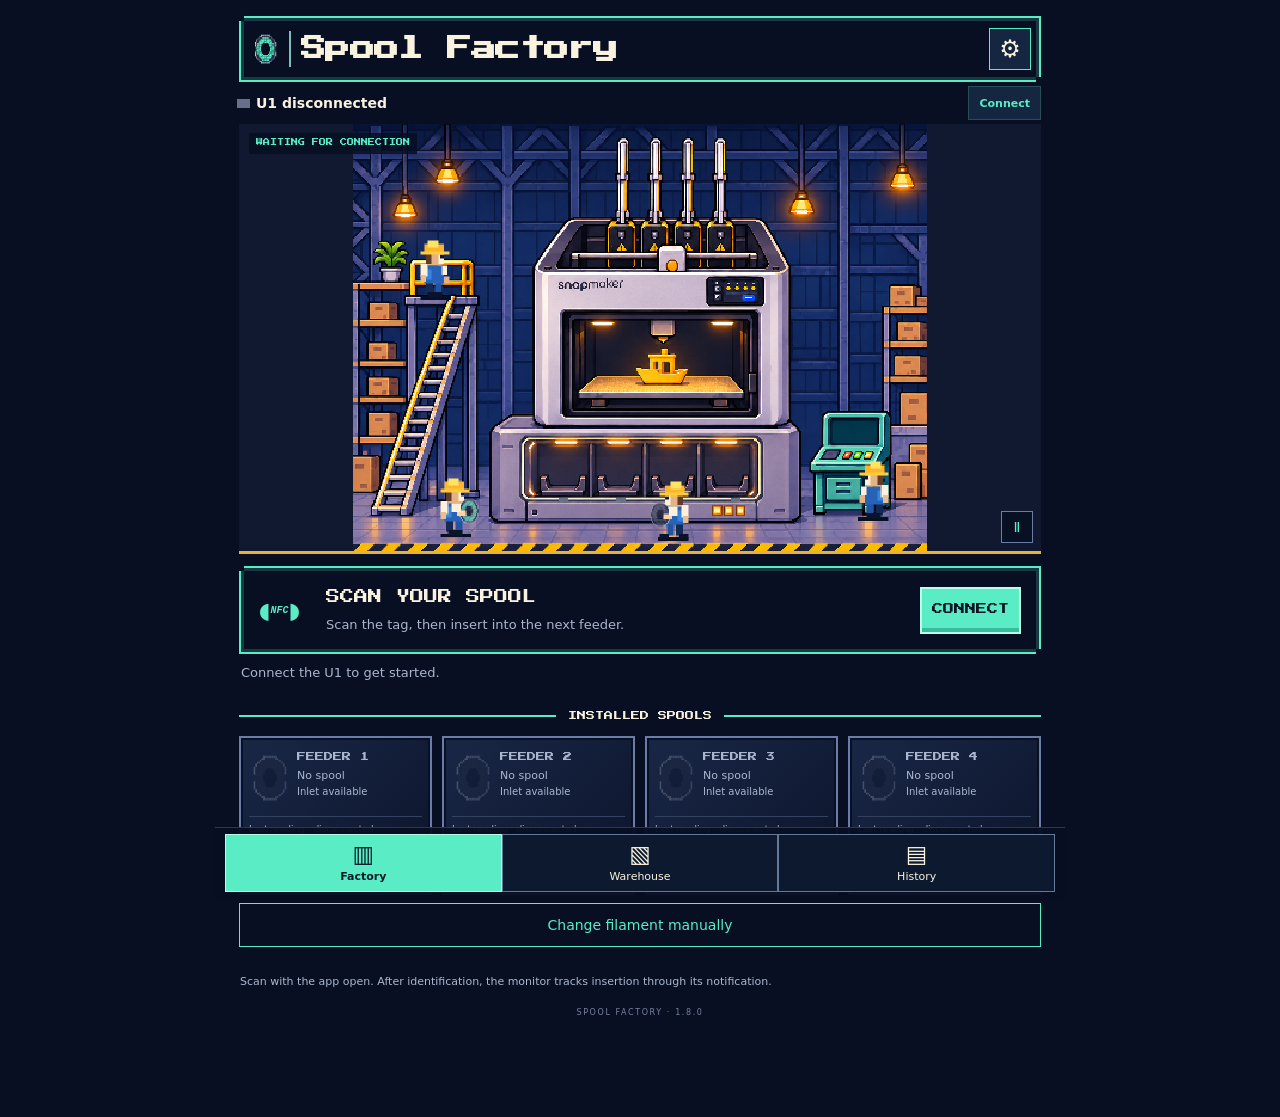
==== commit 9b3d7eb4: "Release Spool Factory 1.8: English and Portuguese with automatic and saved language selection" ====
--- a/assets/index.html
+++ b/assets/index.html
@@ -29,7 +29,7 @@
 <label class="search-label" for="history-search">Buscar nos registros</label><input id="history-search" type="search" placeholder="Rolo, feeder ou mensagem"><label class="search-label" for="history-filter">Tipo de registro</label><select id="history-filter"><option value="">Todos</option><option value="association">Associações</option><option value="read">Leituras NFC</option><option value="problem">Alertas e falhas</option></select><button class="outline" data-action="share">Compartilhar diagnóstico</button><ol id="events"></ol></section>
 </main>
 <footer><button data-tab="factory" class="selected"><span aria-hidden="true">▥</span>Fábrica</button><button data-tab="stock"><span aria-hidden="true">▧</span>Armazém</button><button data-tab="history"><span aria-hidden="true">▤</span>Histórico</button></footer>
-<div class="version">SPOOL FACTORY · 1.7.0</div>
+<div class="version">SPOOL FACTORY · 1.8.0</div>
 </div>
 <dialog id="manual-dialog"><form method="dialog"><div class="manual-header"><h2>TROCA MANUAL</h2><button aria-label="Fechar troca manual">✕</button></div></form><p class="helper">Escolha o feeder e o rolo conectado a ele. Para trocar fisicamente: retire o antigo, insira o novo, associe o rolo e carregue.</p><label for="manual-channel">Feeder</label><select id="manual-channel"><option value="0">Feeder 1</option><option value="1">Feeder 2</option><option value="2">Feeder 3</option><option value="3">Feeder 4</option></select><label for="manual-search">Buscar no estoque</label><input id="manual-search" type="search" placeholder="Marca, material, cor ou número"><label for="manual-spool">Rolo do Spoolman</label><select id="manual-spool"></select><p id="manual-note" class="helper" role="status"></p><button id="manual-assign" class="outline">Associar rolo ao feeder</button><div class="manual-motors"><button id="manual-load">Carregar filamento</button><button id="manual-unload">Retirar filamento</button></div><p class="helper">Carregar e retirar usam os comandos nativos da U1 e podem aquecer e movimentar a impressora.</p></dialog>
 <dialog id="spool-dialog"><form method="dialog"><div class="manual-header"><h2>FICHA DO ROLO</h2><button aria-label="Fechar ficha do rolo">✕</button></div></form><div id="spool-detail"></div><button id="detail-edit" class="outline">Editar peso e local</button><button id="detail-bind" class="outline">Vincular outra tag NFC</button><button id="detail-assign" class="primary">ESCOLHER FEEDER</button><p id="detail-message" class="helper" role="status"></p><button id="detail-delete" class="danger outline">Excluir rolo do Spoolman</button><p class="helper">A seleção abre a troca manual. A associação e os movimentos exigem sua confirmação.</p></dialog>
@@ -48,10 +48,10 @@
 <div id="register-weight-fields"><div id="register-initial-section"><label for="register-initial">Peso inicial de filamento (g, sem o carretel)</label><input id="register-initial" type="number" min="0.01" step="0.01" value="1000"></div><label for="register-remaining">Peso restante de filamento (g, sem o carretel)</label><input id="register-remaining" type="number" min="0" step="0.01" value="1000"><p id="weight-edit-note" class="helper" hidden>Deixe em branco para preservar o peso atual. Altere apenas se você mediu uma correção.</p><label for="register-location">Local</label><input id="register-location" maxlength="64" placeholder="Drybox, prateleira…"><label for="register-comment">Observações</label><textarea id="register-comment" maxlength="1024" rows="3"></textarea></div>
 <p id="register-message" class="helper" role="status" aria-live="polite"></p><button id="register-save" type="submit" class="primary">SALVAR NO SPOOLMAN</button></form></dialog>
 <dialog id="settings-dialog" class="control-room"><form method="dialog"><div class="manual-header"><div><span class="eyebrow">SPOOL FACTORY / SISTEMAS</span><h2>SALA DE CONTROLE</h2></div><button aria-label="Fechar configurações">✕</button></div></form><div class="control-console" aria-hidden="true"><span class="console-screen"><span>▥</span><i></i><span>◈</span><i></i><span>▧</span></span><span class="console-lights">■ ■ ■</span></div><p class="helper">Conecte sua fábrica e seu armazém. Os serviços podem estar em computadores diferentes.</p>
-<form id="settings-form"><section class="settings-card"><div class="settings-heading"><span>01</span><h3>IMPRESSORA U1</h3><small>Opcional para usar só o Armazém</small></div><label for="settings-printer">Endereço da impressora</label><input id="settings-printer" type="text" inputmode="url" autocomplete="off" spellcheck="false" placeholder="http://192.168.1.50"><p class="field-hint">IP local ou endereço Tailscale da U1.</p><p id="settings-printer-result" class="connection-result" role="status">Ainda não testada</p></section>
+<form id="settings-form"><section class="settings-card"><label for="settings-language">Idioma</label><select id="settings-language"><option value="auto">Automático (idioma do celular)</option><option value="pt">Português (Brasil)</option><option value="en">English</option></select></section><section class="settings-card"><div class="settings-heading"><span>01</span><h3>IMPRESSORA U1</h3><small>Opcional para usar só o Armazém</small></div><label for="settings-printer">Endereço da impressora</label><input id="settings-printer" type="text" inputmode="url" autocomplete="off" spellcheck="false" placeholder="http://192.168.1.50"><p class="field-hint">IP local ou endereço Tailscale da U1.</p><p id="settings-printer-result" class="connection-result" role="status">Ainda não testada</p></section>
 <section class="settings-card"><div class="settings-heading"><span>02</span><h3>ARMAZÉM / SPOOLMAN</h3></div><label for="settings-spoolman">Endereço do Spoolman</label><input id="settings-spoolman" type="text" inputmode="url" autocomplete="off" spellcheck="false" placeholder="http://spoolman.local:7912" required><p class="field-hint">Informe o endereço do servidor do estoque e a porta. A porta padrão é 7912.</p><p id="settings-address-hint" class="field-hint"></p><p id="settings-spoolman-result" class="connection-result" role="status">Ainda não testado</p></section>
 <details id="settings-advanced"><summary>CHAVES E LEITURA</summary><p class="helper">Deixe as chaves vazias se seus serviços não exigirem autenticação.</p><label for="settings-printer-key">Chave API da U1 · opcional</label><input id="settings-printer-key" type="password" autocomplete="off"><label for="settings-spool-key">Chave API do Spoolman · opcional</label><input id="settings-spool-key" type="password" autocomplete="off"><label class="check-label"><input id="settings-show-keys" type="checkbox"> Mostrar chaves</label><label for="settings-timeout">Prazo para inserir o filamento após ler NFC</label><select id="settings-timeout"><option value="60">1 minuto</option><option value="120">2 minutos</option><option value="180">3 minutos</option><option value="300">5 minutos</option><option value="600">10 minutos</option></select></details>
 <p class="helper">Com endereços Tailscale, mantenha o Tailscale conectado no celular. Testar apenas consulta os serviços.</p><p id="settings-message" class="helper" role="status" aria-live="polite"></p><div class="settings-actions"><button id="settings-test" type="button" class="outline">TESTAR CONEXÕES</button><button id="settings-save" type="submit" class="primary">SALVAR</button></div></form></dialog>
 <dialog id="delete-dialog"><form method="dialog"><div class="manual-header"><h2>EXCLUIR ROLO</h2><button aria-label="Cancelar exclusão">✕</button></div></form><div id="delete-summary"></div><p class="helper">O cadastro deste rolo e seus vínculos NFC serão removidos do Spoolman. O fabricante e o tipo de filamento permanecem no catálogo. Esta ação não pode ser desfeita pelo app.</p><label for="delete-confirm">Digite o número do rolo para confirmar</label><input id="delete-confirm" type="text" inputmode="numeric" autocomplete="off"><p id="delete-message" class="helper" role="status"></p><button id="delete-submit" class="danger" disabled>EXCLUIR DEFINITIVAMENTE</button></dialog>
-<script src="app.js"></script></body></html>
+<script src="i18n-data.js"></script><script src="i18n.js"></script><script src="app.js"></script></body></html>
 
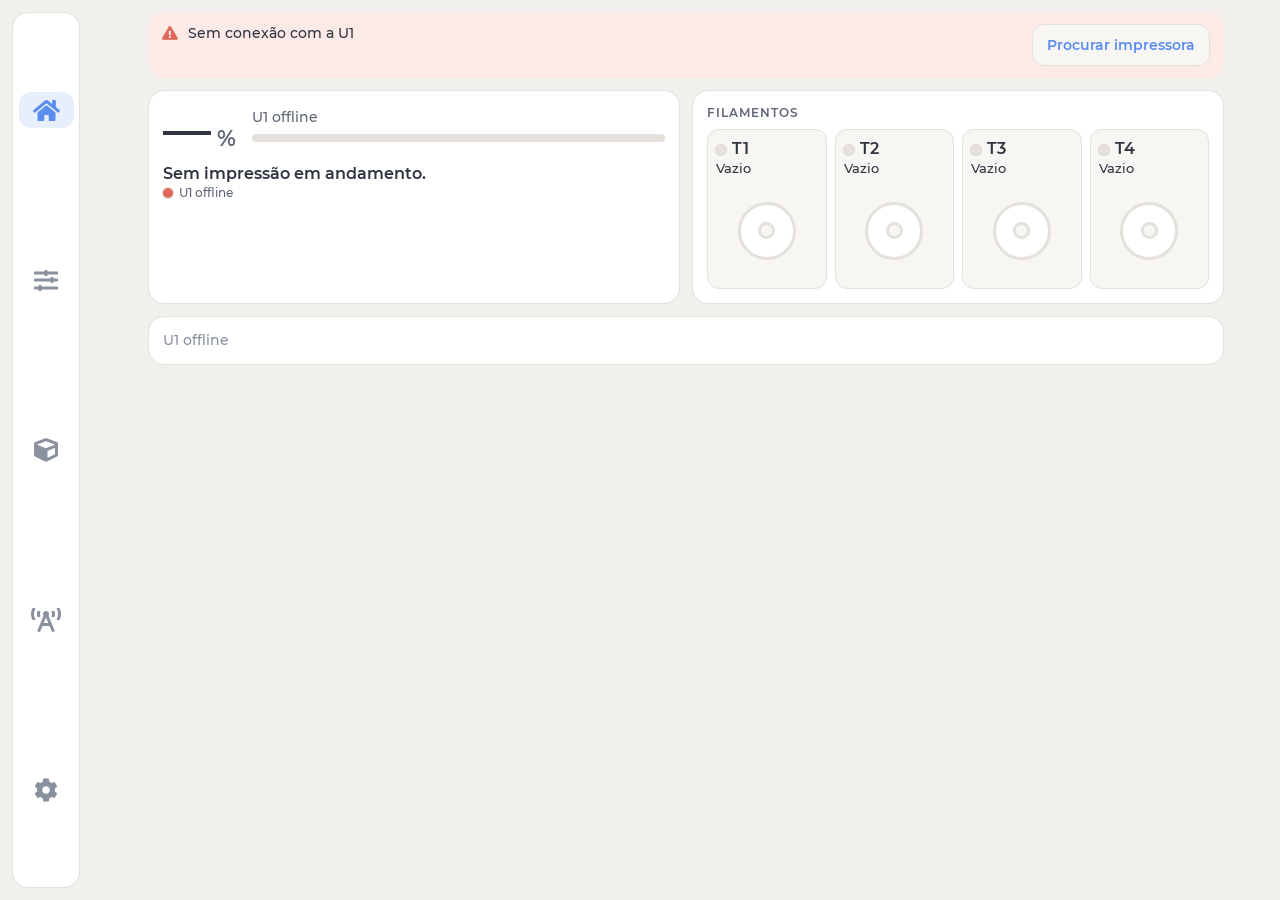
==== commit f211e83e: "v2.0.0: unificação com o U1 Factory Display (U1 Spool Spec v1) - Tema claro do display, Montserrat +" ====
--- a/assets/index.html
+++ b/assets/index.html
@@ -1,57 +1,89 @@
-<!doctype html>
-<html lang="pt-BR"><head><meta charset="utf-8"><meta name="viewport" content="width=device-width,initial-scale=1,viewport-fit=cover"><meta http-equiv="Content-Security-Policy" content="default-src 'self'; script-src 'self'; style-src 'self' 'unsafe-inline'; img-src 'self' data:; font-src 'self'; connect-src 'none'; object-src 'none'; frame-src 'none'; base-uri 'none'"><title>Spool Factory</title><link rel="stylesheet" href="style.css"></head>
-<body>
-<div class="shell">
-<header class="frame"><canvas id="brand-spool" width="48" height="52" aria-hidden="true"></canvas><h1>Spool Factory</h1><button class="gear" data-action="settings" aria-label="Configurar conexão">⚙</button></header>
-<div class="connection"><span id="lamp"></span><span id="connection">U1 desconectada</span><button id="connect" data-action="connect">Conectar</button></div>
-<div id="mode-warning" class="mode-warning" hidden>Selecione <strong>Filament Detection → External</strong> no Firmware Config da U1. Leitores internos podem apagar associações do celular. <button data-action="firmware">Abrir Firmware Config</button></div>
-<main>
-<section id="factory" class="page">
-<div class="scene"><canvas id="factory-scene" width="480" height="360" role="img" aria-label="Fábrica animada com a Snapmaker U1, quatro rolos e trabalhadores"></canvas><div id="scene-status">AGUARDANDO CONEXÃO</div><button id="motion" data-motion aria-label="Pausar animações">Ⅱ</button></div>
-<section class="reader frame"><span class="nfc-mark" aria-hidden="true">◖<span>NFC</span>◗</span><div><h2 id="reader-title">APROXIME O ROLO</h2><p id="reader-hint">Leia a tag e insira no próximo feeder.</p></div><button class="primary" data-action="scan" id="read">LER NFC</button></section>
-<div class="feedback" role="status" aria-live="polite"><span id="message">Conecte a U1 para começar.</span><span id="countdown"></span><button data-action="cancel" id="cancel" hidden>Cancelar</button></div>
-<div id="pending" class="pending" hidden></div><button id="unknown-register" class="outline" hidden>Cadastrar esta tag no Armazém</button>
-<div class="section-title"><span></span><h2>ROLOS INSTALADOS</h2><span></span></div>
-<div id="feeders" class="grid"></div>
-<button id="manual-open" class="outline">Trocar filamento manualmente</button>
-<p class="helper">Leia com o app aberto. Após identificar, o monitor acompanha a inserção pela notificação.</p>
-</section>
-<section id="stock" class="page" hidden>
-<div class="room frame"><canvas id="warehouse-scene" width="480" height="220" role="img" aria-label="Armazém em pixel art com estantes e rolos do estoque"></canvas><button class="room-motion" data-motion aria-label="Pausar animações">Ⅱ</button><div class="room-caption"><h2>ARMAZÉM DE ROLOS</h2><p>Seu estoque, uma prateleira de cada vez.</p></div></div>
-<div class="inventory-toolbar"><button id="new-spool" class="primary">+ NOVO ROLO / NFC</button><button data-action="inventoryRefresh">Atualizar estoque</button></div><p id="inventory-message" class="helper" role="status"></p><div id="stock-summary" class="summary" aria-live="polite"></div>
-<p id="stock-note" class="helper"></p><label class="search-label" for="search">Buscar rolo, material, marca, cor ou local</label><input id="search" type="search" placeholder="Ex.: PETG branco" autocomplete="off">
-<div class="warehouse-filters"><label>Material<select id="filter-material"><option value="">Todos</option></select></label><label>Marca<select id="filter-brand"><option value="">Todas</option></select></label><label>Local<select id="filter-location"><option value="">Todos</option></select></label><label>Ordenar<select id="stock-sort"><option value="id">Número do rolo</option><option value="weight">Menor peso restante</option><option value="material">Material</option><option value="brand">Marca</option></select></label></div>
-<div class="filters"><button id="archived" aria-pressed="false">Mostrar arquivados</button><button id="low-stock" aria-pressed="false">Até 200 g</button><button id="stock-view" aria-pressed="false">Lista compacta</button></div><div class="results-line"><span id="stock-count" role="status"></span><button id="reset-filters">Limpar filtros</button></div>
-<div id="stock-list" class="stock-list"></div></section>
-<section id="history" class="page" hidden>
-<div class="room frame"><canvas id="office-scene" width="480" height="180" role="img" aria-label="Escritório da fábrica em pixel art, com arquivos e mesa de registros"></canvas><button class="room-motion" data-motion aria-label="Pausar animações">Ⅱ</button><div class="room-caption"><h2>ESCRITÓRIO DA FÁBRICA</h2><p>O diário das suas trocas de filamento.</p></div></div>
-<div id="history-summary" class="summary"></div><p class="helper">Registros locais deste celular. Não representam todo o histórico da impressora nem o consumo de cada impressão.</p>
-<label class="search-label" for="history-search">Buscar nos registros</label><input id="history-search" type="search" placeholder="Rolo, feeder ou mensagem"><label class="search-label" for="history-filter">Tipo de registro</label><select id="history-filter"><option value="">Todos</option><option value="association">Associações</option><option value="read">Leituras NFC</option><option value="problem">Alertas e falhas</option></select><button class="outline" data-action="share">Compartilhar diagnóstico</button><ol id="events"></ol></section>
-</main>
-<footer><button data-tab="factory" class="selected"><span aria-hidden="true">▥</span>Fábrica</button><button data-tab="stock"><span aria-hidden="true">▧</span>Armazém</button><button data-tab="history"><span aria-hidden="true">▤</span>Histórico</button></footer>
-<div class="version">SPOOL FACTORY · 1.8.0</div>
-</div>
-<dialog id="manual-dialog"><form method="dialog"><div class="manual-header"><h2>TROCA MANUAL</h2><button aria-label="Fechar troca manual">✕</button></div></form><p class="helper">Escolha o feeder e o rolo conectado a ele. Para trocar fisicamente: retire o antigo, insira o novo, associe o rolo e carregue.</p><label for="manual-channel">Feeder</label><select id="manual-channel"><option value="0">Feeder 1</option><option value="1">Feeder 2</option><option value="2">Feeder 3</option><option value="3">Feeder 4</option></select><label for="manual-search">Buscar no estoque</label><input id="manual-search" type="search" placeholder="Marca, material, cor ou número"><label for="manual-spool">Rolo do Spoolman</label><select id="manual-spool"></select><p id="manual-note" class="helper" role="status"></p><button id="manual-assign" class="outline">Associar rolo ao feeder</button><div class="manual-motors"><button id="manual-load">Carregar filamento</button><button id="manual-unload">Retirar filamento</button></div><p class="helper">Carregar e retirar usam os comandos nativos da U1 e podem aquecer e movimentar a impressora.</p></dialog>
-<dialog id="spool-dialog"><form method="dialog"><div class="manual-header"><h2>FICHA DO ROLO</h2><button aria-label="Fechar ficha do rolo">✕</button></div></form><div id="spool-detail"></div><button id="detail-edit" class="outline">Editar peso e local</button><button id="detail-bind" class="outline">Vincular outra tag NFC</button><button id="detail-assign" class="primary">ESCOLHER FEEDER</button><p id="detail-message" class="helper" role="status"></p><button id="detail-delete" class="danger outline">Excluir rolo do Spoolman</button><p class="helper">A seleção abre a troca manual. A associação e os movimentos exigem sua confirmação.</p></dialog>
-<dialog id="register-dialog"><form method="dialog"><div class="manual-header"><h2 id="register-title">RECEPÇÃO DE ROLOS</h2><button aria-label="Fechar cadastro">✕</button></div></form>
-<p class="helper">Cadastre ou encontre um rolo no Spoolman, sem precisar conectar a impressora. A tag fornece sua identificação; confira os dados do filamento no rótulo.</p>
-<form id="register-form">
-<div id="register-tag-section"><button type="button" id="register-read" class="outline">Ler / conferir tag NFC</button><label for="register-uid">UID da tag lida</label><input id="register-uid" readonly placeholder="Aproxime a tag do celular"><div id="tag-check" class="notice" role="status">Leia a tag para conferir se já há um rolo cadastrado.</div><button type="button" id="tag-open" class="outline" hidden>Abrir rolo cadastrado</button></div>
-<div id="register-catalog-section"><label for="register-filament">Filamento do catálogo</label><select id="register-filament"><option value="">Carregando catálogo…</option></select><div id="new-filament-fields" hidden>
-<label for="register-vendor">Fabricante</label><input id="register-vendor" maxlength="64" list="vendor-names" placeholder="Ex.: Masterprint"><datalist id="vendor-names"></datalist>
-<label for="register-name">Nome / acabamento</label><input id="register-name" maxlength="64" placeholder="Ex.: PETG branco ou PLA Silk tricolor">
-<label for="register-material">Material</label><input id="register-material" maxlength="64" list="material-names" placeholder="PLA, PETG, ABS…"><datalist id="material-names"><option value="PLA"><option value="PETG"><option value="ABS"><option value="ASA"><option value="TPU"></datalist>
-<label for="register-colors">Cores HEX, separadas por vírgula</label><input id="register-colors" maxlength="80" placeholder="FFFFFF ou DFA62A,F1681E,DB39AF"><div id="register-color-preview"></div>
-<label for="register-direction">Distribuição das cores</label><select id="register-direction"><option value="coaxial">Lado a lado (silk multicolor)</option><option value="longitudinal">Ao longo do filamento (degradê)</option></select>
-<div class="warehouse-filters"><label>Densidade (g/cm³)<input id="register-density" type="number" min="0.01" step="0.01" placeholder="Conforme fabricante"></label><label>Diâmetro (mm)<input id="register-diameter" type="number" min="0.01" step="0.01" value="1.75"></label></div><p class="helper">Informe a densidade do material para o Spoolman calcular o consumo corretamente.</p>
-</div></div>
-<div id="register-weight-fields"><div id="register-initial-section"><label for="register-initial">Peso inicial de filamento (g, sem o carretel)</label><input id="register-initial" type="number" min="0.01" step="0.01" value="1000"></div><label for="register-remaining">Peso restante de filamento (g, sem o carretel)</label><input id="register-remaining" type="number" min="0" step="0.01" value="1000"><p id="weight-edit-note" class="helper" hidden>Deixe em branco para preservar o peso atual. Altere apenas se você mediu uma correção.</p><label for="register-location">Local</label><input id="register-location" maxlength="64" placeholder="Drybox, prateleira…"><label for="register-comment">Observações</label><textarea id="register-comment" maxlength="1024" rows="3"></textarea></div>
-<p id="register-message" class="helper" role="status" aria-live="polite"></p><button id="register-save" type="submit" class="primary">SALVAR NO SPOOLMAN</button></form></dialog>
-<dialog id="settings-dialog" class="control-room"><form method="dialog"><div class="manual-header"><div><span class="eyebrow">SPOOL FACTORY / SISTEMAS</span><h2>SALA DE CONTROLE</h2></div><button aria-label="Fechar configurações">✕</button></div></form><div class="control-console" aria-hidden="true"><span class="console-screen"><span>▥</span><i></i><span>◈</span><i></i><span>▧</span></span><span class="console-lights">■ ■ ■</span></div><p class="helper">Conecte sua fábrica e seu armazém. Os serviços podem estar em computadores diferentes.</p>
-<form id="settings-form"><section class="settings-card"><label for="settings-language">Idioma</label><select id="settings-language"><option value="auto">Automático (idioma do celular)</option><option value="pt">Português (Brasil)</option><option value="en">English</option></select></section><section class="settings-card"><div class="settings-heading"><span>01</span><h3>IMPRESSORA U1</h3><small>Opcional para usar só o Armazém</small></div><label for="settings-printer">Endereço da impressora</label><input id="settings-printer" type="text" inputmode="url" autocomplete="off" spellcheck="false" placeholder="http://192.168.1.50"><p class="field-hint">IP local ou endereço Tailscale da U1.</p><p id="settings-printer-result" class="connection-result" role="status">Ainda não testada</p></section>
-<section class="settings-card"><div class="settings-heading"><span>02</span><h3>ARMAZÉM / SPOOLMAN</h3></div><label for="settings-spoolman">Endereço do Spoolman</label><input id="settings-spoolman" type="text" inputmode="url" autocomplete="off" spellcheck="false" placeholder="http://spoolman.local:7912" required><p class="field-hint">Informe o endereço do servidor do estoque e a porta. A porta padrão é 7912.</p><p id="settings-address-hint" class="field-hint"></p><p id="settings-spoolman-result" class="connection-result" role="status">Ainda não testado</p></section>
-<details id="settings-advanced"><summary>CHAVES E LEITURA</summary><p class="helper">Deixe as chaves vazias se seus serviços não exigirem autenticação.</p><label for="settings-printer-key">Chave API da U1 · opcional</label><input id="settings-printer-key" type="password" autocomplete="off"><label for="settings-spool-key">Chave API do Spoolman · opcional</label><input id="settings-spool-key" type="password" autocomplete="off"><label class="check-label"><input id="settings-show-keys" type="checkbox"> Mostrar chaves</label><label for="settings-timeout">Prazo para inserir o filamento após ler NFC</label><select id="settings-timeout"><option value="60">1 minuto</option><option value="120">2 minutos</option><option value="180">3 minutos</option><option value="300">5 minutos</option><option value="600">10 minutos</option></select></details>
-<p class="helper">Com endereços Tailscale, mantenha o Tailscale conectado no celular. Testar apenas consulta os serviços.</p><p id="settings-message" class="helper" role="status" aria-live="polite"></p><div class="settings-actions"><button id="settings-test" type="button" class="outline">TESTAR CONEXÕES</button><button id="settings-save" type="submit" class="primary">SALVAR</button></div></form></dialog>
-<dialog id="delete-dialog"><form method="dialog"><div class="manual-header"><h2>EXCLUIR ROLO</h2><button aria-label="Cancelar exclusão">✕</button></div></form><div id="delete-summary"></div><p class="helper">O cadastro deste rolo e seus vínculos NFC serão removidos do Spoolman. O fabricante e o tipo de filamento permanecem no catálogo. Esta ação não pode ser desfeita pelo app.</p><label for="delete-confirm">Digite o número do rolo para confirmar</label><input id="delete-confirm" type="text" inputmode="numeric" autocomplete="off"><p id="delete-message" class="helper" role="status"></p><button id="delete-submit" class="danger" disabled>EXCLUIR DEFINITIVAMENTE</button></dialog>
-<script src="i18n-data.js"></script><script src="i18n.js"></script><script src="app.js"></script></body></html>
-
+<!doctype html>
+<html lang="pt-BR">
+<head>
+<meta charset="utf-8">
+<meta name="viewport" content="width=device-width,initial-scale=1,viewport-fit=cover">
+<meta http-equiv="Content-Security-Policy" content="default-src 'self'; script-src 'self'; style-src 'self' 'unsafe-inline'; img-src 'self' data:; font-src 'self'; connect-src 'none'; object-src 'none'; frame-src 'none'; base-uri 'none'">
+<title>Spool Factory</title>
+<link rel="stylesheet" href="style.css">
+</head>
+<body>
+<nav id="nav">
+ <button data-tab="home" class="on"><i class="i">&#xf015;</i><span data-t="nav.home"></span></button>
+ <button data-tab="control"><i class="i">&#xf1de;</i><span data-t="nav.control"></span></button>
+ <button data-tab="stock"><i class="i">&#xf1b2;</i><span data-t="nav.stock"></span></button>
+ <button data-tab="nfc"><i class="i">&#xf519;</i><span data-t="nav.nfc"></span></button>
+ <button data-tab="settings"><i class="i">&#xf013;</i><span data-t="nav.settings"></span></button>
+</nav>
+<main>
+ <div id="banner"></div>
+
+ <section id="tab-home">
+  <div class="grid home-grid">
+   <div class="card" id="print-card"></div>
+   <div class="card"><h3 data-t="home.filaments"></h3><div class="feeders" id="home-feeders"></div></div>
+   <div class="card"><div class="temps" id="home-temps"></div></div>
+  </div>
+ </section>
+
+ <section id="tab-control" hidden>
+  <div class="head"><h1 data-t="ctl.title"></h1><button class="danger" id="estop"><i class="i">&#xf011;</i> <span data-t="ctl.estop"></span></button></div>
+  <div class="card" id="ctl-print"></div>
+  <div class="card"><h3 data-t="ctl.temps"></h3><div class="ctl-grid" id="ctl-temps"></div><p class="small muted" id="ctl-temps-note"></p></div>
+  <div class="card"><h3 data-t="ctl.fans"></h3><div class="ctl-grid" id="ctl-fans"></div></div>
+  <div class="card"><h3 data-t="ctl.feeders"></h3><div class="ctl-grid" id="ctl-feeders"></div><p class="small muted" data-t="feed.warning"></p></div>
+ </section>
+
+ <section id="tab-stock" hidden>
+  <div class="head"><h1 data-t="stock.title"></h1><span class="small muted" id="stock-updated"></span>
+   <button id="stock-refresh"><i class="i">&#xf021;</i> <span data-t="common.refresh"></span></button>
+   <button class="primary" id="stock-new"><i class="i">&#xf067;</i> <span data-t="stock.new"></span></button></div>
+  <input id="search" type="search" data-tp="stock.search" autocomplete="off">
+  <div class="filters">
+   <select id="f-material"></select><select id="f-vendor"></select><select id="f-location"></select>
+   <select id="f-sort"><option value="id" data-t="sort.id"></option><option value="weight" data-t="sort.weight"></option><option value="material" data-t="sort.material"></option><option value="brand" data-t="sort.brand"></option></select>
+  </div>
+  <div class="row">
+   <button class="chip" id="c-archived" data-t="stock.archived"></button>
+   <button class="chip" id="c-low" data-t="stock.low"></button>
+   <button class="chip" id="c-compact" data-t="stock.compact"></button>
+   <button class="chip" id="c-clear" data-t="stock.clear"></button>
+   <span class="small muted" id="stock-summary"></span>
+  </div>
+  <p></p>
+  <div class="list" id="stock-list"></div>
+ </section>
+
+ <section id="tab-nfc" hidden>
+  <div class="head"><h1 data-t="nfc.title"></h1></div>
+  <div class="card reader"><i class="i big">&#xf519;</i><div><h2 data-t="nfc.tap"></h2><p class="t2" id="nfc-status"></p><button id="nfc-onoff" hidden data-t="nfc.off"></button></div></div>
+  <div id="nfc-result"></div>
+  <div class="card"><h3 data-t="nfc.deadline"></h3><div class="row" id="nfc-deadline"></div></div>
+ </section>
+
+ <section id="tab-settings" hidden>
+  <div class="head"><h1 data-t="set.title"></h1></div>
+  <div class="card">
+   <h2 data-t="set.printer"></h2>
+   <p class="small t2" id="set-conn"></p>
+   <label for="s-printer" data-t="set.ip"></label><input id="s-printer" inputmode="url" autocomplete="off">
+   <label for="s-spoolman" data-t="set.spoolman"></label><input id="s-spoolman" inputmode="url" autocomplete="off">
+   <p class="small muted" data-t="set.spoolman_hint"></p>
+   <details><summary class="small t2" data-t="set.keys"></summary>
+    <label for="s-printerKey">Moonraker</label><input id="s-printerKey" autocomplete="off">
+    <label for="s-spoolKey">Spoolman</label><input id="s-spoolKey" autocomplete="off"></details>
+   <label for="s-language" data-t="set.language"></label>
+   <select id="s-language"><option value="auto" data-t="set.lang_auto"></option><option value="pt">Português (Brasil)</option><option value="en">English</option></select>
+   <div class="row" style="margin-top:14px"><button class="primary" id="s-save" data-t="common.save"></button><button id="s-test" data-t="conn.test"></button><button id="s-rescan" data-t="conn.rescan"></button></div>
+   <p class="small" id="s-result"></p>
+  </div>
+  <div class="card"><div class="row"><h2 class="spacer" data-t="log.title"></h2><button id="s-share" data-t="set.share"></button></div><ul class="log" id="log"></ul></div>
+  <div class="card"><h2 data-t="set.about"></h2><p class="t2" id="about"></p><button id="s-firmware" data-t="set.firmware"></button></div>
+ </section>
+</main>
+<div id="modal" hidden><div class="sheet" id="sheet"></div></div>
+<div id="toast"></div>
+<script src="i18n-data.js"></script>
+<script src="app.js"></script>
+</body>
+</html>
--- a/assets/style.css
+++ b/assets/style.css
@@ -1,27 +1,117 @@
-@font-face{font-family:Pixel;src:url(pixel.ttf)}
-:root{color-scheme:dark;--bg:#080f23;--card:#111d37;--mint:#59ecc5;--cream:#f9f2de;--muted:#aab6ce;--line:#6b7da6}
-*{box-sizing:border-box}body{margin:0;background:var(--bg);color:var(--cream);font-family:system-ui,sans-serif;font-size:14px}button,input{font:inherit}button{cursor:pointer;touch-action:manipulation;color:var(--cream);background:#152640;border:1px solid var(--line);min-height:44px;padding:8px 12px;border-radius:0}button:focus-visible,input:focus-visible{outline:3px solid var(--mint);outline-offset:2px}button:active{transform:translateY(1px)}button:disabled{opacity:.5}button[hidden],[hidden]{display:none!important}
-.shell{max-width:850px;margin:auto;padding:10px 10px 100px}.frame{border:2px solid var(--mint);box-shadow:inset 0 0 0 3px #183b43;position:relative}.frame:before,.frame:after{content:'';position:absolute;width:5px;height:5px;background:var(--bg);pointer-events:none}.frame:before{top:-2px;left:-2px}.frame:after{bottom:-2px;right:-2px}header{display:flex;align-items:center;padding:10px 8px;gap:10px;min-height:66px}#brand-spool{width:33px;height:36px;image-rendering:pixelated;padding-right:7px;border-right:2px solid #7bbfbc;box-sizing:content-box}h1{font-family:Pixel,monospace;font-size:clamp(14px,3.8vw,25px);line-height:1.5;letter-spacing:-.7px;white-space:nowrap;margin:0;flex:1}.gear{font-size:24px;padding:0;width:42px;min-height:42px;border-color:var(--mint)}.connection{display:flex;align-items:center;gap:8px;min-height:42px;font-size:12px;font-weight:600}#lamp{width:9px;height:9px;background:#677088;box-shadow:2px 0 #677088,-2px 0 #677088}#lamp.online{background:var(--mint);box-shadow:2px 0 var(--mint),-2px 0 var(--mint)}#connect{margin-left:auto;min-height:34px;font-size:11px;padding:5px 10px;color:var(--mint);border-color:#294d54}
-.scene{position:relative;overflow:hidden;border-bottom:3px solid #e5b142;background:#10192f}#factory-scene{display:block;width:100%;aspect-ratio:4/3;image-rendering:pixelated}#scene-status{position:absolute;top:9px;left:10px;background:#080f23d9;padding:5px 7px;font:7px/1.5 Pixel,monospace;color:var(--mint);max-width:80%}#motion{position:absolute;bottom:8px;right:8px;min-height:32px;width:32px;padding:0;background:#080f23dd;color:var(--mint)}.reader{display:grid;grid-template-columns:42px 1fr auto;align-items:center;gap:9px;padding:12px 10px;margin-top:12px}.nfc-mark{display:flex;color:var(--mint);font-size:22px;align-items:center}.nfc-mark span{font:bold italic 10px monospace}h2{font:10px/1.7 Pixel,monospace;margin:0}.reader p{font-size:11px;line-height:1.5;margin:5px 0 0;color:var(--muted)}.primary{background:var(--mint);color:#081725;border:2px solid #b7ffe5;box-shadow:inset 0 -4px #37bd9d;font:11px/1.5 Pixel,monospace;padding:12px 10px;min-height:47px;white-space:nowrap}.feedback{display:flex;gap:7px;align-items:center;flex-wrap:wrap;font-size:11px;line-height:1.6;padding:9px 2px;color:var(--muted)}#message{flex:1;min-width:180px}#countdown{color:var(--mint);font-variant-numeric:tabular-nums}#cancel{min-height:34px;font-size:11px;padding:4px 8px;border-color:#956d5d}.feedback.error{color:#ffc09b}.pending{border-left:3px solid var(--mint);padding:8px 10px;margin:3px 0 10px;background:#152b34;font-size:12px;line-height:1.6}.section-title{display:flex;align-items:center;gap:12px;margin:15px 0 13px}.section-title span{height:2px;background:var(--mint);flex:1}.section-title h2{font-size:9px;text-align:center;white-space:nowrap}
-.grid{display:grid;grid-template-columns:repeat(2,minmax(0,1fr));gap:10px}.spool-card{border:2px solid var(--line);background:linear-gradient(135deg,#192746,#0c142b);padding:10px 8px;min-width:0;position:relative;box-shadow:inset 0 0 0 2px #0a1024;display:grid;grid-template-columns:42px minmax(0,1fr);gap:8px;align-content:start}.spool-card.active{border-color:var(--mint)}.spool-card h3{font:9px/1.5 Pixel,monospace;margin:0 0 4px}.spool-card .details{min-width:0}.spool-card .material,.spool-card .brand,.spool-card .colorname{font-size:11px;line-height:1.5;overflow-wrap:anywhere}.spool-card .brand{color:var(--muted);font-size:10px}.spool-card .id{font-size:9px;color:var(--muted)}.spool-icon{width:42px;height:56px;image-rendering:pixelated;align-self:center}.colorname{display:flex;gap:5px;align-items:center;margin-top:4px}.swatch{width:10px;height:10px;border:1px solid #e2e4ee;flex-shrink:0}.weight{display:flex;gap:6px;align-items:center;margin-top:8px;font-size:10px;white-space:nowrap}.bar{height:5px;flex:1;min-width:15px;background:#515a78}.bar b{display:block;height:100%;background:var(--mint);max-width:100%}.feeder-state{grid-column:1/-1;font-size:9px;line-height:1.5;color:#adbacd;padding-top:6px;border-top:1px solid #344161;margin-top:2px}.helper{color:var(--muted);font-size:11px;line-height:1.6;margin:12px 1px}.offline-label{font-size:10px;color:#eac28c}.empty{color:var(--muted)}.empty .spool-icon{opacity:.3}
-footer{position:fixed;bottom:0;left:50%;transform:translateX(-50%);width:min(100%,850px);display:flex;padding:6px 10px max(8px,env(safe-area-inset-bottom));background:#080f23f5;z-index:5;border-top:1px solid #263857}footer button{flex:1;display:flex;flex-direction:column;align-items:center;gap:4px;min-height:58px;font-size:11px;border:1px solid #647998;background:#0c192e}footer button span{font-size:23px;line-height:1}footer button.selected{background:var(--mint);color:#061b26;border-color:#b1ffe4;font-weight:700}.version{text-align:center;letter-spacing:1.6px;color:#74849f;font-size:8px;margin-top:18px}.search-label{font-size:12px;color:var(--muted);display:block;margin-top:18px}input{width:100%;background:#111d33;color:var(--cream);border:1px solid var(--line);padding:13px;margin:7px 0}.filters{display:flex;align-items:center;justify-content:space-between;font-size:11px;color:var(--muted);gap:12px;margin:8px 0 18px}.filters button{min-height:36px;font-size:11px}.stock-list{display:grid;grid-template-columns:repeat(2,minmax(0,1fr));gap:10px}.stock-list .spool-card{grid-template-columns:38px minmax(0,1fr)}.stock-list .spool-card h3{font:700 12px/1.5 system-ui}.stock-list .location{grid-column:1/-1;font-size:10px;color:var(--muted);line-height:1.5}.outline{width:100%;border-color:var(--mint);color:var(--mint);background:transparent;margin:8px 0 14px}#events{padding:0;list-style:none}#events li{padding:13px 10px;border-left:2px solid var(--mint);background:#131e34;margin-bottom:10px;font-size:12px;line-height:1.7;overflow-wrap:anywhere}.notice{grid-column:1/-1;padding:20px 12px;border:1px dashed var(--line);color:var(--muted);font-size:13px;line-height:1.7}.status-good{color:var(--mint)}
-@media(min-width:600px){.shell{padding:16px 24px 100px}h1{font-size:25px}.connection{font-size:14px}.scene{max-height:430px}#factory-scene{max-height:430px;object-fit:contain}.reader{padding:18px;grid-template-columns:58px 1fr auto}.reader h2{font-size:14px}.reader p{font-size:13px}.grid{grid-template-columns:repeat(4,minmax(0,1fr))}.spool-card{grid-template-columns:40px minmax(0,1fr);padding:12px 8px}.stock-list{grid-template-columns:repeat(3,minmax(0,1fr))}.feedback{font-size:13px}}
-@media(max-width:350px){.shell{padding-left:7px;padding-right:7px}h1{font-size:12px}.reader{grid-template-columns:1fr auto}.nfc-mark{display:none}.primary{font-size:9px}.spool-card{grid-template-columns:30px minmax(0,1fr);padding:9px 6px;gap:5px}.spool-icon{width:30px;height:43px}.spool-card h3{font-size:8px}.grid,.stock-list{gap:7px}}
-
-.identity-note{color:#f1ca81}.manage-feeder{grid-column:1/-1;min-height:36px;font-size:10px;border-color:#456779;color:#88e9d1;background:#13263a}
-dialog{background:#101a30;color:var(--cream);border:2px solid var(--mint);width:min(94vw,540px);max-height:90vh;padding:18px;box-shadow:0 0 0 4px #0c2335;overflow-y:auto}
-dialog::backdrop{background:#000b}dialog select{display:block;width:100%;min-height:46px;padding:10px 7px;background:#172840;color:var(--cream);border:1px solid var(--line);margin:6px 0 13px;font-size:13px}dialog label{font-size:12px;color:var(--muted)}.manual-header{display:flex;align-items:center;justify-content:space-between;gap:12px}.manual-header button{min-height:38px}.manual-motors{display:grid;grid-template-columns:1fr 1fr;gap:10px}.manual-motors button{font-size:12px;line-height:1.5;min-height:52px}#manual-unload{border-color:#aa7d62}#manual-load{border-color:var(--mint)}
-
-.mode-warning{font-size:12px;line-height:1.7;padding:12px;border:1px solid #b28655;background:#2e251d;color:#f1d2a6;margin:6px 0 14px}.mode-warning button{display:block;margin-top:9px;min-height:38px;font-size:11px;width:100%}
-
-/* Rooms share the factory palette and pixel rendering. */
-.room{margin-top:8px;overflow:hidden}.room canvas{width:100%;display:block;image-rendering:pixelated}.room-caption{padding:14px;background:#0d1d31;border-top:2px solid #bd8e4b}.room-caption h2{color:var(--mint)}.room-caption p{font-size:12px;color:var(--muted);margin:8px 0 0}.summary{display:grid;grid-template-columns:repeat(3,minmax(0,1fr));gap:8px;margin:16px 0}.summary>div{border:1px solid #3d566e;padding:12px 6px;background:#111e33;text-align:center;min-width:0}.summary strong{display:block;color:var(--mint);font-size:19px;overflow-wrap:anywhere}.summary span{display:block;color:var(--muted);font-size:10px;margin-top:5px;line-height:1.5}.warehouse-filters{display:grid;grid-template-columns:1fr 1fr;gap:10px}.warehouse-filters label{font-size:11px;color:var(--muted);min-width:0}select{font:inherit;color:var(--cream);background:#152640;border:1px solid var(--line);width:100%;min-width:0;min-height:44px;padding:8px;margin:6px 0}.filters{flex-wrap:wrap;gap:7px;margin-bottom:8px}.filters button{flex:1}.filters [aria-pressed=true]{color:#071c29;background:var(--mint);border-color:var(--mint)}.results-line{display:flex;justify-content:space-between;gap:10px;align-items:center;margin:8px 0 15px;font-size:11px;color:var(--muted)}#reset-filters{font-size:11px;min-height:36px;border-color:#34546b}.shelf-slot{display:flex;flex-direction:column;min-width:0;padding-bottom:8px;border-bottom:7px solid #a47142;box-shadow:0 3px #543b2d;background:#142239}.shelf-slot .spool-card{border:1px solid #485773;flex:1;box-shadow:none}.stock-detail{margin:8px 7px 0;border-color:#476f7d;color:var(--mint);font-size:12px}.stock-installed{font-size:10px;color:#f4d592;padding:7px 8px 0}.stock-list.compact{grid-template-columns:1fr}.compact .shelf-slot{border-bottom-width:2px;box-shadow:none;display:grid;grid-template-columns:minmax(0,1fr) 100px;align-items:center}.compact .spool-card{grid-row:1/3;border:0;grid-template-columns:40px minmax(0,1fr)}.compact .spool-card .location{grid-column:2}.compact .stock-detail{margin:6px;font-size:11px}.compact .stock-installed{grid-column:2;grid-row:2;padding:4px 6px}.spool-facts{display:grid;grid-template-columns:1fr 1.5fr;gap:10px;font-size:12px;line-height:1.6}.spool-facts dt{color:var(--muted)}.spool-facts dd{margin:0;overflow-wrap:anywhere}#detail-assign{width:100%;font-size:10px}.event-label{display:block;color:var(--mint);font-size:9px;letter-spacing:1px;margin-bottom:5px}#events .event-problem{border-color:#e8ac70}.event-problem .event-label{color:#e8ac70}button:focus-visible,input:focus-visible,select:focus-visible{outline:3px solid var(--mint);outline-offset:2px}
-@media(min-width:600px){.warehouse-filters{grid-template-columns:repeat(4,minmax(0,1fr))}.room canvas{max-height:290px;object-fit:contain;background:#0b1429}.room-caption h2{font-size:13px}.stock-list.compact{grid-template-columns:1fr 1fr}.compact .shelf-slot{grid-template-columns:minmax(0,1fr) 90px}}
-
-.room-motion{position:absolute;top:8px;right:8px;min-height:36px;width:36px;padding:0;background:#080f23dd;color:var(--mint)}
-
-.inventory-toolbar{display:flex;gap:10px;margin:15px 0 0;flex-wrap:wrap}.inventory-toolbar button{flex:1;font-size:10px}.inventory-toolbar .primary{font-size:9px;min-width:170px}textarea{width:100%;background:#152640;color:var(--cream);border:1px solid var(--line);padding:10px;font:inherit;margin-top:6px}#tag-check{font-size:12px;padding:12px;line-height:1.7;margin:0 0 10px}#register-save{width:100%;font-size:10px}#register-form input[readonly]{color:var(--mint);font-family:monospace}#register-color-preview{display:flex;align-items:center;gap:6px;min-height:20px;margin-bottom:12px}#new-filament-fields{border-left:2px solid #536a86;padding-left:12px;margin:10px 0 15px}#register-message{color:#f1ca81;overflow-wrap:anywhere}
-
-.control-room{width:min(95vw,660px);padding:18px;background:linear-gradient(145deg,#14243e,#0a1429);box-shadow:0 0 0 4px #142b39,0 20px 60px #0009}.eyebrow{font-size:8px;letter-spacing:1.5px;color:#90aaaf;display:block;margin-bottom:10px}.control-room h2{color:var(--mint);font-size:12px;line-height:1.8}.control-console{margin:18px 0 6px;border:3px solid #73849b;background:#203449;padding:12px;box-shadow:inset 0 -5px #101b31;display:flex;align-items:center;gap:12px}.console-screen{background:#062d33;color:#64f4c5;border:2px solid #3a837e;padding:12px 8px;flex:1;font:bold 20px monospace;text-align:center}.console-lights{color:#f6c965;font-size:12px;letter-spacing:4px}.settings-card{border:1px solid #526b84;border-left:3px solid var(--mint);background:#0c1930;padding:14px;margin:16px 0}.settings-heading{display:flex;flex-wrap:wrap;align-items:center;gap:9px;margin-bottom:14px}.settings-heading>span{padding:6px;background:#244743;color:var(--mint);font:9px Pixel,monospace}.settings-heading h3{font:9px/1.8 Pixel,monospace;margin:0}.settings-heading small{width:100%;color:var(--muted);font-size:10px}.field-hint{font-size:11px;color:var(--muted);line-height:1.6;margin:3px 0 9px}.connection-result{background:#162840;border-left:3px solid #6b7da6;font-size:11px;line-height:1.7;padding:9px;margin-bottom:0;overflow-wrap:anywhere}.connection-result.passed{border-color:var(--mint);color:#a1f6cf}.connection-result.failed{border-color:#ef9c73;color:#ffc9ad}#settings-advanced{border:1px solid #476079;background:#101f34;padding:13px}#settings-advanced summary{cursor:pointer;font:9px/1.7 Pixel,monospace;color:var(--mint);padding:7px 0}.check-label{display:flex;align-items:center;gap:10px;margin-bottom:18px}.check-label input{width:20px;height:20px;margin:0}.settings-actions{display:grid;grid-template-columns:1.4fr 1fr;gap:10px}.settings-actions button{font-size:9px;margin:0;min-height:50px}.danger{border-color:#ce796a;color:#ffb3a2;background:#371e2b}#detail-delete{margin-top:18px}#delete-summary{border:1px solid #9a6f68;background:#291e30;padding:14px;margin-top:18px;font-size:13px;line-height:1.6}#delete-summary strong{color:#ffc3a9}#delete-submit{width:100%;font:9px/1.8 Pixel,monospace}#settings-message{overflow-wrap:anywhere;color:#f0ca83}
-@media(max-width:350px){.control-room{padding:12px}.control-room h2{font-size:10px}.console-lights{display:none}.settings-heading h3{font-size:8px}.settings-actions{grid-template-columns:1fr}.settings-card{padding:10px}}
-.console-screen{display:flex;align-items:center;gap:9px;min-width:0}.console-screen i{height:2px;background:var(--mint);flex:1}
+/* Spool Factory 2.0 — tema claro do U1 Factory Display (spec/tokens.json). */
+@font-face{font-family:Montserrat;font-weight:500;src:url(fonts/Montserrat-Medium.woff2) format('woff2');}
+@font-face{font-family:Montserrat;font-weight:600;src:url(fonts/Montserrat-SemiBold.woff2) format('woff2');}
+@font-face{font-family:FA;font-weight:900;src:url(fonts/fa-solid.woff2) format('woff2');}
+:root{
+ --bg:#F2F0EC;--surface:#FFFFFF;--surface2:#F7F6F3;--line:#E4E1DB;--text:#2E3440;--text2:#5E6675;--muted:#8A919E;
+ --accent:#5B8DEF;--accentBg:#E7EEFC;--onAccent:#FFFFFF;--ok:#6E9A72;--warn:#E3A447;--danger:#E0695A;--dangerBg:#FCEAE7;--temp:#4E6C93;
+ --r-card:16px;--r-btn:12px;--r-input:10px;--r-chip:16px;--r-dialog:20px;
+ --nav:64px;
+}
+*{box-sizing:border-box;-webkit-tap-highlight-color:transparent}
+html,body{margin:0;background:var(--bg);color:var(--text);font:500 14px/1.35 Montserrat,system-ui,sans-serif}
+body{min-height:100vh;padding-bottom:calc(var(--nav) + 8px)}
+.i{font-family:FA;font-weight:900;font-style:normal;display:inline-block;line-height:1}
+h1{font-size:24px;font-weight:600;margin:0}
+h2{font-size:16px;font-weight:600;margin:0}
+h3{font-size:12px;font-weight:600;margin:0 0 8px;color:var(--text2);letter-spacing:.08em;text-transform:uppercase}
+.muted{color:var(--muted)}.t2{color:var(--text2)}.small{font-size:12px}
+main{max-width:1100px;margin:0 auto;padding:12px}
+section[hidden]{display:none!important}
+.head{display:flex;align-items:center;gap:8px;margin:4px 2px 12px;flex-wrap:wrap}
+.head h1{flex:1}
+.card{background:var(--surface);border:1px solid var(--line);border-radius:var(--r-card);padding:14px;margin-bottom:12px}
+.grid{display:grid;gap:12px}
+.row{display:flex;gap:8px;align-items:center;flex-wrap:wrap}
+.spacer{flex:1}
+button{font:inherit;font-weight:600;border:1px solid var(--line);background:var(--surface2);color:var(--accent);border-radius:var(--r-btn);padding:10px 14px;min-height:42px;cursor:pointer}
+button:active{filter:brightness(.95)}
+button.primary{background:var(--accent);border-color:var(--accent);color:var(--onAccent)}
+button.danger{background:var(--danger);border-color:var(--danger);color:#fff}
+button.ghost-danger{color:var(--danger);background:var(--dangerBg);border-color:transparent}
+button:disabled{opacity:.45}
+button.chip{min-height:34px;padding:6px 12px;border-radius:var(--r-chip);font-size:13px}
+button.chip.on{background:var(--accentBg);border-color:var(--accent)}
+input,select,textarea{font:inherit;color:var(--text);background:var(--surface2);border:1px solid var(--line);border-radius:var(--r-input);padding:10px 12px;min-height:42px;width:100%}
+input:focus,select:focus,textarea:focus{outline:2px solid var(--accentBg);border-color:var(--accent)}
+label{display:block;font-size:12px;color:var(--text2);margin:10px 0 4px}
+/* Navegação: barra inferior no celular, trilho lateral em tela larga (como o display). */
+nav{position:fixed;left:0;right:0;bottom:0;height:var(--nav);background:var(--surface);border-top:1px solid var(--line);display:flex;z-index:5}
+nav button{flex:1;border:0;background:none;border-radius:0;color:var(--muted);display:flex;flex-direction:column;align-items:center;justify-content:center;gap:4px;font-size:11px;padding:6px 0}
+nav button .i{font-size:20px}
+nav button.on{color:var(--accent)}
+nav button.on .i{background:var(--accentBg);border-radius:12px;padding:6px 14px}
+@media (min-width:760px){
+ body{padding:0 0 0 92px}
+ nav{top:12px;bottom:12px;left:12px;right:auto;width:68px;height:auto;flex-direction:column;border:1px solid var(--line);border-radius:var(--r-card);padding:12px 0}
+ nav button span{display:none}
+ nav button .i{font-size:24px;padding:12px}
+ .home-grid{grid-template-columns:1fr 1fr}
+ .home-grid .card{margin:0}
+ .home-grid .card:last-child{grid-column:1 / -1}
+}
+/* Banner de estado / mensagens */
+.banner{display:flex;gap:10px;align-items:flex-start;border-radius:var(--r-card);padding:12px 14px;margin-bottom:12px;background:var(--accentBg);color:var(--text)}
+.banner .i{color:var(--accent);margin-top:2px}
+.banner.err{background:var(--dangerBg)}.banner.err .i{color:var(--danger)}
+.banner.ok{background:#E8F1E8}.banner.ok .i{color:var(--ok)}
+/* Início */
+.hero{display:flex;gap:16px;align-items:center}
+.hero .pct{font-size:48px;font-weight:600;line-height:1}
+.hero .pct small{font-size:22px;color:var(--text2)}
+.bar{height:8px;background:var(--line);border-radius:8px;overflow:hidden;margin:8px 0}
+.bar>i{display:block;height:100%;background:var(--accent);border-radius:8px}
+.dot{display:inline-block;width:10px;height:10px;border-radius:50%;margin-right:6px;vertical-align:middle;background:var(--muted);box-shadow:0 0 0 1px rgba(0,0,0,.12)}
+.feeders{display:grid;grid-template-columns:repeat(4,1fr);gap:8px}
+.feeder{background:var(--surface2);border:1px solid var(--line);border-radius:12px;padding:8px;text-align:center;min-width:0}
+.feeder.sel{border-color:var(--accent);box-shadow:0 0 0 1px var(--accent) inset}
+.feeder b{display:block;font-size:16px;text-align:left}
+.feeder .mat{text-align:left;font-size:13px}.feeder .g{text-align:left;font-size:12px;color:var(--text2)}
+.feeder .id{font-size:12px;color:var(--muted);margin-top:4px}
+.spool{width:58px;height:58px;border-radius:50%;margin:8px auto 0;position:relative;border:3px solid #6b7280;background:#555}
+.spool:after{content:'';position:absolute;inset:34%;border-radius:50%;background:#e5e7eb;border:3px solid #9ca3af}
+.spool.empty{background:var(--surface);border:3px solid var(--line)}
+.spool.empty:after{background:var(--surface2);border-color:var(--line)}
+.temps{display:grid;grid-template-columns:repeat(auto-fit,minmax(120px,1fr));gap:8px}
+.temp .v{font-size:32px;font-weight:600;color:var(--temp);line-height:1.1}
+.temp .v small{font-size:16px}
+.temp.bed .v{color:var(--ok)}
+/* Controle */
+.ctl-grid{display:grid;grid-template-columns:repeat(auto-fit,minmax(150px,1fr));gap:8px}
+.tile{background:var(--surface2);border:1px solid var(--line);border-radius:12px;padding:10px}
+.tile .name{font-weight:600}.tile .val{font-size:22px;font-weight:600;color:var(--temp)}
+.tile .row{margin-top:6px;gap:6px}
+.tile .row{flex-wrap:nowrap;gap:4px}
+.tile button.chip{padding:4px 8px;min-height:30px;font-size:12px;flex:1 1 auto;white-space:nowrap}
+/* Armazém */
+.filters{display:grid;grid-template-columns:repeat(4,1fr);gap:8px;margin:8px 0}
+@media (max-width:520px){.filters{grid-template-columns:repeat(2,1fr)}}
+.list{display:grid;grid-template-columns:repeat(auto-fill,minmax(300px,1fr));gap:8px}
+.item{background:var(--surface);border:1px solid var(--line);border-radius:var(--r-card);padding:12px;display:flex;gap:12px;align-items:center;cursor:pointer}
+.item .sw{width:30px;height:30px;border-radius:50%;flex:none;border:1px solid var(--line)}
+.item .main{flex:1;min-width:0}
+.item .title{font-weight:600;white-space:nowrap;overflow:hidden;text-overflow:ellipsis}
+.item .meta{display:flex;gap:10px;font-size:12px;color:var(--text2);margin-top:4px}
+.item .meta .low{color:var(--danger)}
+.badge{font-size:11px;padding:2px 8px;border-radius:999px;background:var(--surface2);border:1px solid var(--line);color:var(--text2)}
+.badge.low{background:var(--dangerBg);color:var(--danger);border-color:transparent}
+.list.compact{grid-template-columns:1fr}.list.compact .item{padding:8px 12px}
+/* NFC */
+.reader{display:flex;gap:16px;align-items:center}
+.reader .big{font-size:40px;color:var(--accent);background:var(--accentBg);border-radius:20px;padding:18px}
+.count{font-size:40px;font-weight:600;color:var(--accent)}
+/* Diálogo */
+#modal{position:fixed;inset:0;background:rgba(46,52,64,.35);display:flex;align-items:flex-end;justify-content:center;z-index:10}
+#modal[hidden]{display:none}
+.sheet{background:var(--surface);border-radius:var(--r-dialog) var(--r-dialog) 0 0;width:100%;max-width:640px;max-height:92vh;overflow:auto;padding:18px}
+@media (min-width:760px){#modal{align-items:center}.sheet{border-radius:var(--r-dialog)}}
+.sheet .actions{display:flex;gap:8px;justify-content:flex-end;margin-top:16px;flex-wrap:wrap}
+.kv{display:grid;grid-template-columns:auto 1fr;gap:6px 14px;margin:10px 0}
+.kv dt{color:var(--text2);font-size:12px}.kv dd{margin:0}
+.tags{display:flex;gap:6px;flex-wrap:wrap}
+.tags code{font:600 12px Montserrat;background:var(--surface2);border:1px solid var(--line);border-radius:8px;padding:3px 8px}
+.tags code.bad{color:var(--danger);background:var(--dangerBg);border-color:transparent}
+#toast{position:fixed;left:50%;bottom:calc(var(--nav) + 16px);transform:translateX(-50%);background:var(--text);color:#fff;padding:10px 16px;border-radius:12px;max-width:90vw;z-index:20;opacity:0;transition:opacity .2s;pointer-events:none}
+#toast.show{opacity:1}
+.log{list-style:none;margin:0;padding:0;max-height:320px;overflow:auto}
+.log li{padding:8px 0;border-bottom:1px solid var(--line);font-size:13px}
